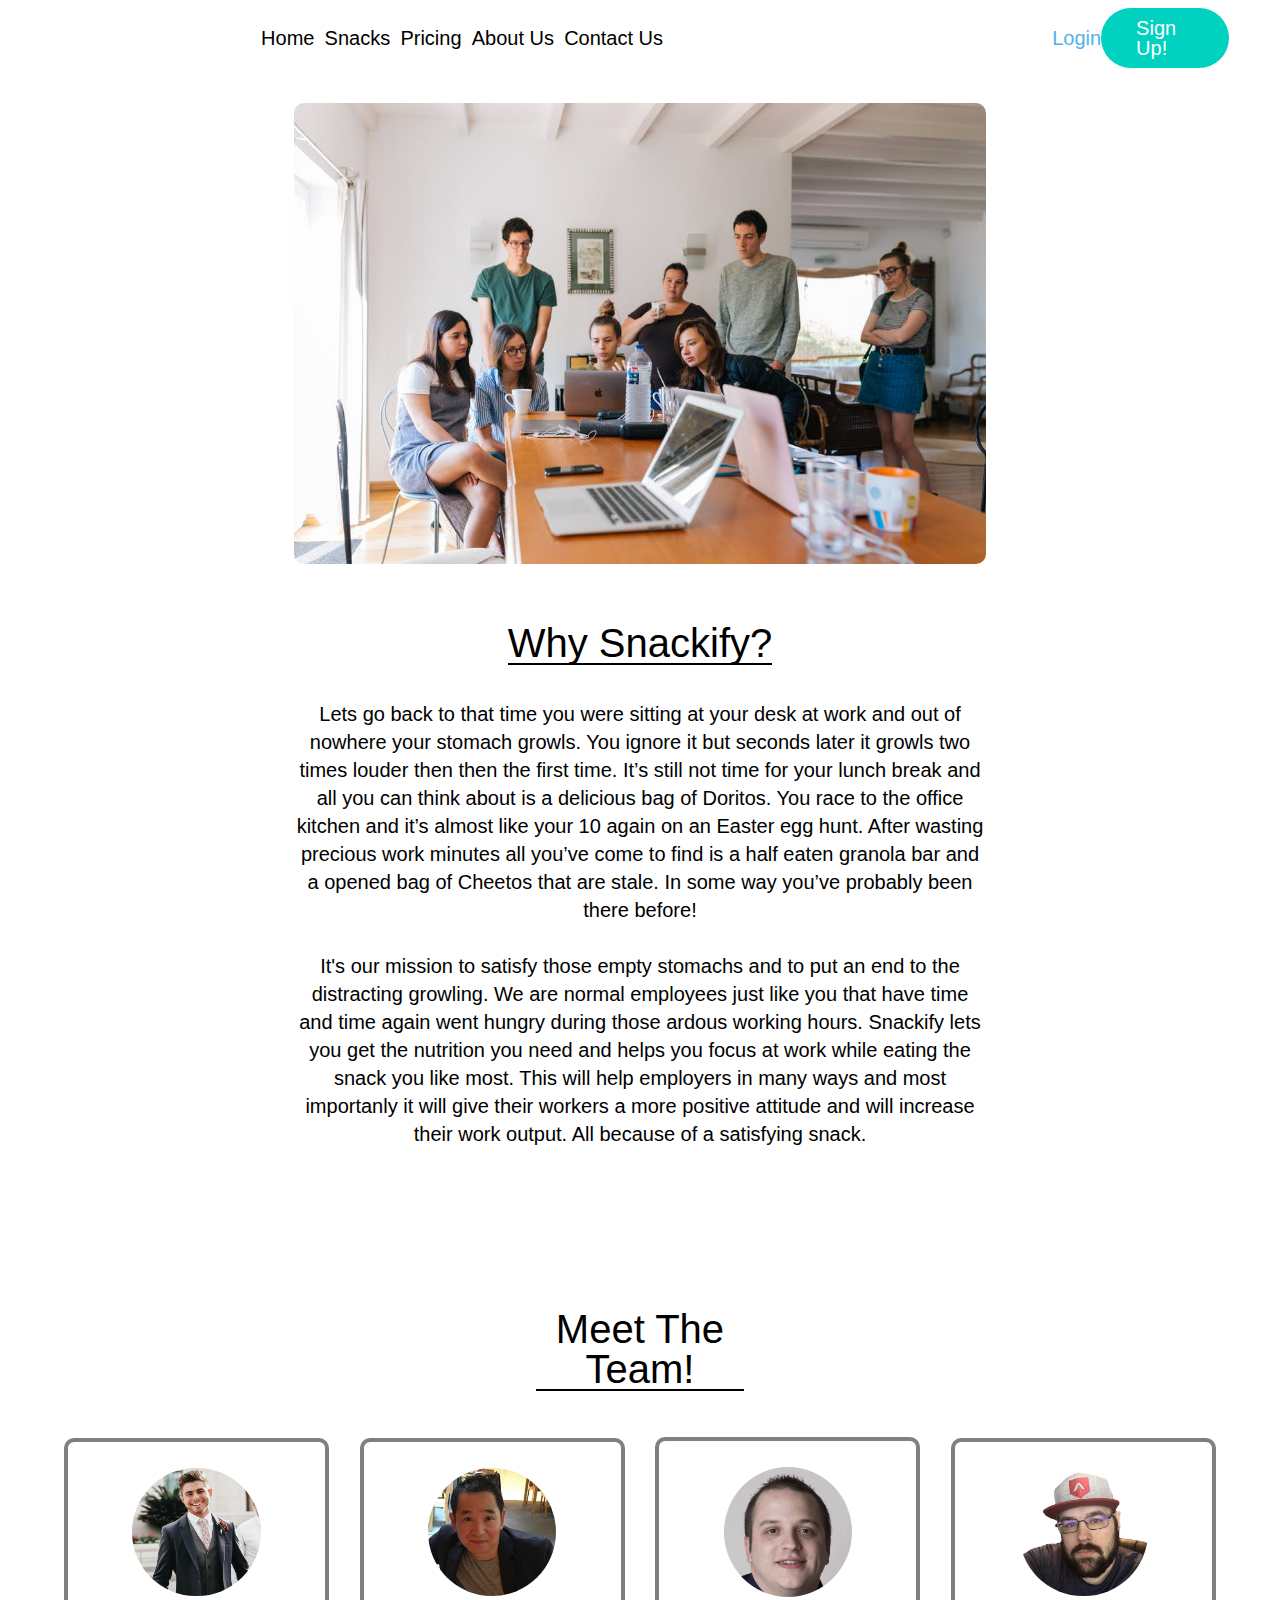
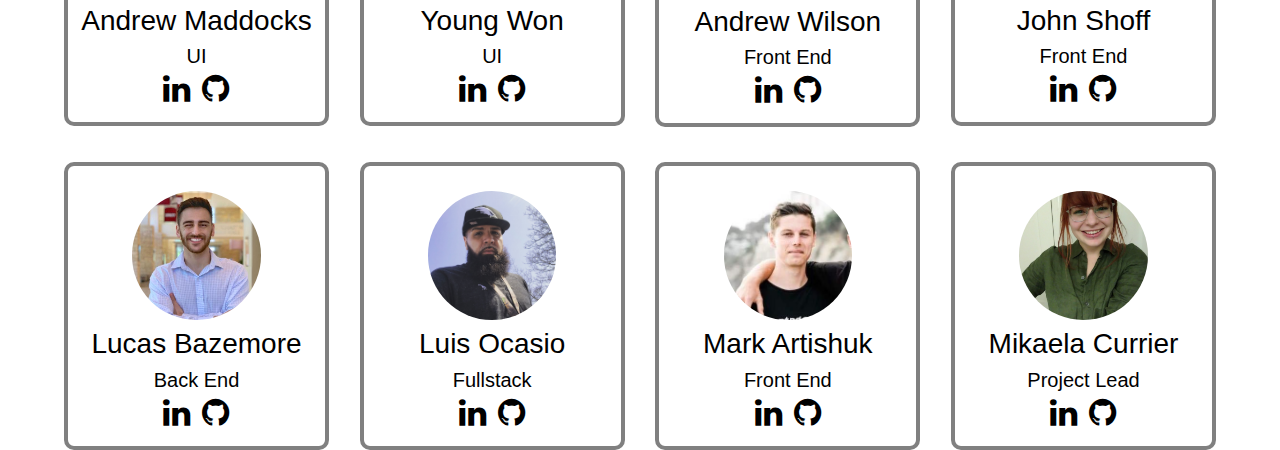
==== snackify/a-index.html @ fae58258 "finished with team members boxes" ====
<!DOCTYPE html>

<html lang="en">
  <head>
    <meta charset="utf-8" />
    <meta name="viewport" content="width=device-width, initial-scale=1.0" />
    <link
      rel="stylesheet"
      href="https://cdnjs.cloudflare.com/ajax/libs/font-awesome/4.7.0/css/font-awesome.min.css"
    />

    <title>About Us!</title>

    <link href="css/index.css" rel="stylesheet" />
  </head>

  <body>
    <header>
      <div class="main-nav">
        <div class="nav">
          <a href="index.html"> Home</a>
          <a href="#"> Snacks</a>
          <a href="#"> Pricing </a>
          <a href="a-index.html">About Us</a>
          <a href="#"> Contact Us</a>
        </div>
        <!-- this closes nav -->
        <div class="butdiv">
          <a class="logbut" href="#"> Login </a>
          <a class="signbut" href="#"> Sign Up!</a>
        </div>
        <!-- this closes but div -->
      </div>
      <!-- this closes main nav -->
    </header>
    <div class="maincontainer">
      <section class="Why">
        <div class="imgofworkers">
          <img
            class="workers"
            src="./img/pexels-photo-1595385.jpeg"
            alt="picture of office workers"
          />
        </div>

        <h1 class="why-title">Why Snackify?</h1>
        <div class="ptags">
          <p>
            Lets go back to that time you were sitting at your desk at work and
            out of nowhere your stomach growls. You ignore it but seconds later
            it growls two times louder then then the first time. It’s still not
            time for your lunch break and all you can think about is a delicious
            bag of Doritos. You race to the office kitchen and it’s almost like
            your 10 again on an Easter egg hunt. After wasting precious work
            minutes all you’ve come to find is a half eaten granola bar and a
            opened bag of Cheetos that are stale. In some way you’ve probably
            been there before!
            <br />
            <br />

            It's our mission to satisfy those empty stomachs and to put an end
            to the distracting growling. We are normal employees just like you
            that have time and time again went hungry during those ardous
            working hours. Snackify lets you get the nutrition you need and
            helps you focus at work while eating the snack you like most. This
            will help employers in many ways and most importanly it will give
            their workers a more positive attitude and will increase their work
            output. All because of a satisfying snack.
          </p>
        </div>
        <!-- this closes p tags -->
      </section>
      <!-- this closes the why section -->
      <section class="Team">
        <h2>Meet The Team!</h2>
        <div class="Everyone">
          <div class="andrew">
            <img
              class="team-img"
              src="./img/Andrew M.jpeg"
              alt="Picture of Andrew Maddocks"
            />
            <h3>Andrew Maddocks</h3>
            <p>UI</p>
            <div class="linkangithub">
              <a href="https://www.linkedin.com/in/andrew-maddocks-631978183/"
                ><button
                  style="font-size:3.2rem;background-color:transparent; border:none;"
                >
                  <i class="fa fa-linkedin"></i></button></a
              ><a href="https://github.com/AndrewMaddocks"
                ><button
                  style="font-size:3.2rem;background-color:transparent; border: none;"
                >
                  <i class="fa fa-github"></i></button
              ></a>
            </div>
          </div>
          <div class="young">
            <img
              class="team-img"
              src="./img/young2.jpeg"
              alt="Picture of Young Won"
            />
            <h3>Young Won</h3>
            <p>UI</p>
            <div class="linkangithub">
              <a href=""
                ><button
                  style="font-size:3.2rem;background-color:transparent; border:none;"
                >
                  <i class="fa fa-linkedin"></i></button></a
              ><a href="https://github.com/youngw417"
                ><button
                  style="font-size:3.2rem;background-color:transparent; border: none;"
                >
                  <i class="fa fa-github"></i></button
              ></a>
            </div>
          </div>
          <div class="andrew-wilson">
            <img
              class="team-img"
              src="./img/Andrew-w.png"
              alt="Picture of Andrew Wilson"
            />
            <h3>Andrew Wilson</h3>

            <p>Front End</p>
            <div class="linkangithub">
              <a href="https://www.linkedin.com/in/andrew-wilson-055b55174"
                ><button
                  style="font-size:3.2rem;background-color:transparent; border:none;"
                >
                  <i class="fa fa-linkedin"></i></button></a
              ><a href="https://github.com/easyas123l1"
                ><button
                  style="font-size:3.2rem;background-color:transparent; border: none;"
                >
                  <i class="fa fa-github"></i></button
              ></a>
            </div>
          </div>
          <div class="John">
            <img
              class="team-img"
              src="./img/John.jpeg"
              alt="Picture of John Shoff"
            />
            <h3>John Shoff</h3>
            <p>Front End</p>
            <div class="linkangithub">
              <a href=""
                ><button
                  style="font-size:3.2rem;background-color:transparent; border:none;"
                >
                  <i class="fa fa-linkedin"></i></button></a
              ><a href="https://github.com/FearTheDev"
                ><button
                  style="font-size:3.2rem;background-color:transparent; border: none;"
                >
                  <i class="fa fa-github"></i></button
              ></a>
            </div>
          </div>
          <div class="Lucas">
            <img
              class="team-img"
              src="./img/lucas.jpeg"
              alt="Picture of Lucas"
            />
            <h3>Lucas Bazemore</h3>
            <p>Back End</p>
            <div class="linkangithub">
              <a href=""
                ><button
                  style="font-size:3.2rem;background-color:transparent; border:none;"
                >
                  <i class="fa fa-linkedin"></i></button></a
              ><a href="https://github.com/lucasbaze"
                ><button
                  style="font-size:3.2rem;background-color:transparent; border: none;"
                >
                  <i class="fa fa-github"></i></button
              ></a>
            </div>
          </div>
          <div class="luis">
            <img class="team-img" src="./img/Luis.jpg" alt="Picture of Luis" />
            <h3>Luis Ocasio</h3>
            <p>Fullstack</p>
            <div class="linkangithub">
              <a href=""
                ><button
                  style="font-size:3.2rem;background-color:transparent; border:none;"
                >
                  <i class="fa fa-linkedin"></i></button></a
              ><a href="https://github.com/LuisOcasio"
                ><button
                  style="font-size:3.2rem;background-color:transparent; border: none;"
                >
                  <i class="fa fa-github"></i></button
              ></a>
            </div>
          </div>
          <div class="mark">
            <img
              class="team-img"
              src="./img/mark1.jpeg"
              alt="Picture of Mark"
            />
            <h3>Mark Artishuk</h3>
            <p>Front End</p>
            <div class="linkangithub">
              <a href=""
                ><button
                  style="font-size:3.2rem;background-color:transparent; border:none;"
                >
                  <i class="fa fa-linkedin"></i></button></a
              ><a href="https://github.com/artish1"
                ><button
                  style="font-size:3.2rem;background-color:transparent; border: none;"
                >
                  <i class="fa fa-github"></i></button
              ></a>
            </div>
          </div>
          <div class="mikaela">
            <img
              class="team-img"
              src="./img/mikaela.jpeg"
              alt="Picture of Mikaela"
            />
            <h3>Mikaela Currier</h3>
            <p>Project Lead</p>
            <div class="linkangithub">
              <a href=""
                ><button
                  style="font-size:3.2rem;background-color:transparent; border:none;"
                >
                  <i class="fa fa-linkedin"></i></button></a
              ><a href="https://github.com/mikaelacurrier"
                ><button
                  style="font-size:3.2rem;background-color:transparent; border: none;"
                >
                  <i class="fa fa-github"></i></button
              ></a>
            </div>
          </div>
        </div>
        <!-- this closes everyone -->
      </section>
    </div>
    <!-- this closes maincontainer -->
  </body>
</html>
---- snackify/css/index.css ----
/* http://meyerweb.com/eric/tools/css/reset/ 
   v2.0 | 20110126
   License: none (public domain)
*/
html,
body,
div,
span,
applet,
object,
iframe,
h1,
h2,
h3,
h4,
h5,
h6,
p,
blockquote,
pre,
a,
abbr,
acronym,
address,
big,
cite,
code,
del,
dfn,
em,
img,
ins,
kbd,
q,
s,
samp,
small,
strike,
strong,
sub,
sup,
tt,
var,
b,
u,
i,
center,
dl,
dt,
dd,
ol,
ul,
li,
fieldset,
form,
label,
legend,
table,
caption,
tbody,
tfoot,
thead,
tr,
th,
td,
article,
aside,
canvas,
details,
embed,
figure,
figcaption,
footer,
header,
hgroup,
menu,
nav,
output,
ruby,
section,
summary,
time,
mark,
audio,
video {
  margin: 0;
  padding: 0;
  border: 0;
  font-size: 100%;
  font: inherit;
  vertical-align: baseline;
}
/* HTML5 display-role reset for older browsers */
article,
aside,
details,
figcaption,
figure,
footer,
header,
hgroup,
menu,
nav,
section {
  display: block;
}
body {
  line-height: 1;
}
ol,
ul {
  list-style: none;
}
blockquote,
q {
  quotes: none;
}
blockquote:before,
blockquote:after,
q:before,
q:after {
  content: "";
  content: none;
}
table {
  border-collapse: collapse;
  border-spacing: 0;
}
* {
  box-sizing: border-box;
}
html {
  font-size: 62.5%;
}
html,
body {
  font-family: "Ubuntu", sans-serif;
}
h1,
h2,
h3,
h4,
h5 {
  font-family: "Russo One", sans-serif;
}
h1 {
  font-size: 4rem;
}
h2 {
  font-size: 3.2rem;
}
h3 {
  font-size: 2.8rem;
}
p {
  font-size: 1.6rem;
  line-height: 1.4;
}
.maincontainer {
  width: 90%;
  margin: 0 auto;
}
.main-nav {
  margin-top: 8px;
  display: flex;
  flex-direction: row;
  justify-content: space-between;
  align-items: center;
}
.main-nav .nav {
  margin-left: 20%;
  margin-right: 30%;
  width: 35%;
  display: flex;
  flex-direction: row;
  justify-content: space-around;
  align-items: center;
}
.main-nav .nav a {
  text-decoration: none;
  font-size: 2rem;
  color: black;
}
.butdiv {
  width: 15%;
  margin-right: 4%;
  display: flex;
  flex-direction: row;
  justify-content: space-around;
  align-items: center;
}
.butdiv a {
  text-decoration: none;
  font-size: 2rem;
}
.logbut {
  color: #54b1e6;
}
.signbut {
  background-color: #01d1bf;
  border-radius: 50px;
  padding: 10px 35px;
  color: white;
}
.why-title {
  text-align: center;
  margin-top: 5%;
  margin-bottom: 3%;
  border-bottom: 2px solid black;
}
.Why {
  border-radius: 20px;
  margin-bottom: 10%;
  display: flex;
  flex-direction: column;
  justify-content: center;
  align-items: center;
  flex-wrap: wrap;
}
.Why .imgofworkers {
  width: 60%;
}
.Why .imgofworkers .workers {
  margin-top: 5%;
  width: 100%;
  border-radius: 10px;
}
.ptags {
  margin-left: 3%;
  margin-right: 3%;
  padding-bottom: 4%;
  width: 60%;
}
.ptags p {
  background-color: white;
  border-top-right-radius: 20px;
  border-bottom-right-radius: 20px;
  text-align: center;
  font-size: 2rem;
}
.Team {
  display: flex;
  flex-direction: column;
  justify-content: center;
  align-items: center;
}
.Team h2 {
  text-align: center;
  font-size: 4rem;
  border-bottom: 2px solid black;
  width: 18%;
}
.Everyone {
  display: flex;
  flex-direction: row;
  justify-content: space-between;
  align-items: center;
  flex-wrap: wrap;
  margin-top: 4%;
}
.team-img {
  border-radius: 50%;
}
.andrew {
  width: 23%;
  border: 4px solid gray;
  background-color: white;
  margin-bottom: 3%;
  border-radius: 10px;
  display: flex;
  flex-direction: column;
  justify-content: space-between;
  align-items: center;
}
.andrew img {
  margin-top: 10%;
  margin-bottom: 4%;
  width: 50%;
}
.andrew p {
  font-size: 2rem;
  margin-top: 3%;
}
.andrew .linkangithub {
  margin-bottom: 5%;
}
.andrew:hover {
  background-image: url("../img/cookies.jpeg");
  background-repeat: no-repeat;
  background-position: center;
  background-size: cover;
  color: white;
}
.young {
  width: 23%;
  border: 4px solid gray;
  background-color: white;
  margin-bottom: 3%;
  border-radius: 10px;
  display: flex;
  flex-direction: column;
  justify-content: space-between;
  align-items: center;
}
.young img {
  margin-top: 10%;
  margin-bottom: 4%;
  width: 50%;
}
.young p {
  font-size: 2rem;
  margin-top: 3%;
}
.young .linkangithub {
  margin-bottom: 5%;
}
.young:hover {
  background-image: url("../img/cheetos2.jpg");
  background-repeat: no-repeat;
  background-position: center;
  background-size: cover;
  color: white;
}
.andrew-wilson {
  width: 23%;
  border: 4px solid gray;
  background-color: white;
  margin-bottom: 3%;
  border-radius: 10px;
  display: flex;
  flex-direction: column;
  justify-content: space-between;
  align-items: center;
}
.andrew-wilson img {
  margin-top: 10%;
  margin-bottom: 4%;
  width: 50%;
}
.andrew-wilson p {
  font-size: 2rem;
  margin-top: 3%;
}
.andrew-wilson .linkangithub {
  margin-bottom: 5%;
}
.andrew-wilson:hover {
  background-image: url("../img/ruffles.jpg");
  background-repeat: no-repeat;
  background-position: center;
  background-size: cover;
  color: white;
}
.John {
  width: 23%;
  border: 4px solid gray;
  background-color: white;
  margin-bottom: 3%;
  border-radius: 10px;
  display: flex;
  flex-direction: column;
  justify-content: space-between;
  align-items: center;
}
.John img {
  margin-top: 10%;
  margin-bottom: 4%;
  width: 50%;
}
.John p {
  font-size: 2rem;
  margin-top: 3%;
}
.John .linkangithub {
  margin-bottom: 5%;
}
.John:hover {
  background-image: url("../img/doritos\ 2.jpg");
  background-repeat: no-repeat;
  background-position: center;
  background-size: cover;
  color: white;
}
.Lucas {
  width: 23%;
  border: 4px solid gray;
  background-color: white;
  margin-bottom: 0;
  border-radius: 10px;
  display: flex;
  flex-direction: column;
  justify-content: space-between;
  align-items: center;
}
.Lucas img {
  margin-top: 10%;
  margin-bottom: 4%;
  width: 50%;
}
.Lucas p {
  font-size: 2rem;
  margin-top: 3%;
}
.Lucas .linkangithub {
  margin-bottom: 5%;
}
.Lucas:hover {
  background-image: url("../img/almonds2.jpeg");
  background-repeat: no-repeat;
  background-position: top;
  background-size: cover;
  color: white;
}
.luis {
  width: 23%;
  border: 4px solid gray;
  background-color: white;
  margin-bottom: 0;
  border-radius: 10px;
  display: flex;
  flex-direction: column;
  justify-content: space-between;
  align-items: center;
}
.luis img {
  margin-top: 10%;
  margin-bottom: 4%;
  width: 50%;
}
.luis p {
  font-size: 2rem;
  margin-top: 3%;
}
.luis .linkangithub {
  margin-bottom: 5%;
}
.luis:hover {
  background-image: url("../img/beef2.jpg");
  background-repeat: no-repeat;
  background-position: center;
  background-size: cover;
  color: white;
}
.mark {
  width: 23%;
  border: 4px solid gray;
  background-color: white;
  margin-bottom: 0;
  border-radius: 10px;
  display: flex;
  flex-direction: column;
  justify-content: space-between;
  align-items: center;
}
.mark img {
  margin-top: 10%;
  margin-bottom: 4%;
  width: 50%;
}
.mark p {
  font-size: 2rem;
  margin-top: 3%;
}
.mark .linkangithub {
  margin-bottom: 5%;
}
.mark:hover {
  background-image: url("../img/resees\ 2.jpg");
  background-repeat: no-repeat;
  background-position: center;
  background-size: cover;
  color: white;
}
.mikaela {
  width: 23%;
  border: 4px solid gray;
  background-color: white;
  margin-bottom: 0;
  border-radius: 10px;
  display: flex;
  flex-direction: column;
  justify-content: space-between;
  align-items: center;
}
.mikaela img {
  margin-top: 10%;
  margin-bottom: 4%;
  width: 50%;
}
.mikaela p {
  font-size: 2rem;
  margin-top: 3%;
}
.mikaela .linkangithub {
  margin-bottom: 5%;
}
.mikaela:hover {
  background-image: url("../img/pretzel.jpeg");
  background-repeat: no-repeat;
  background-position: center;
  background-size: cover;
  color: white;
}
button:hover {
  color: #01d1bf;
}
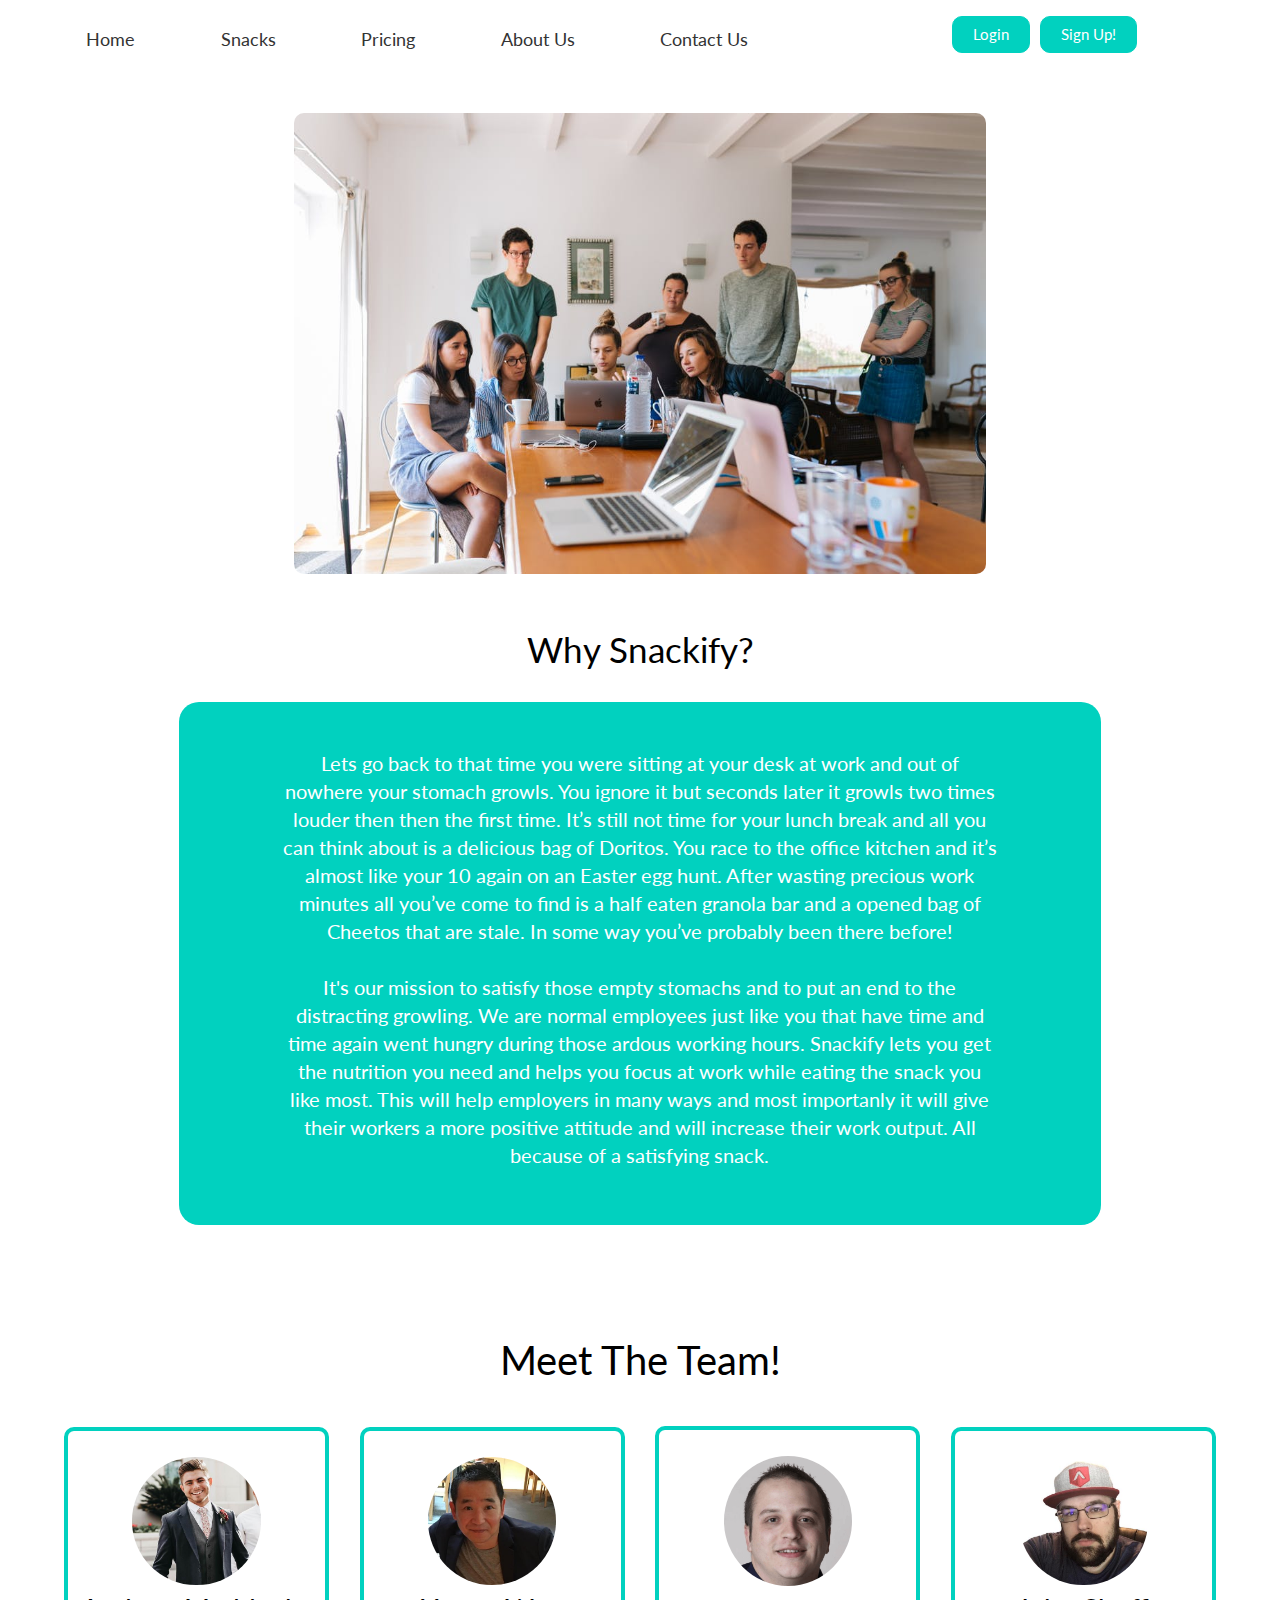
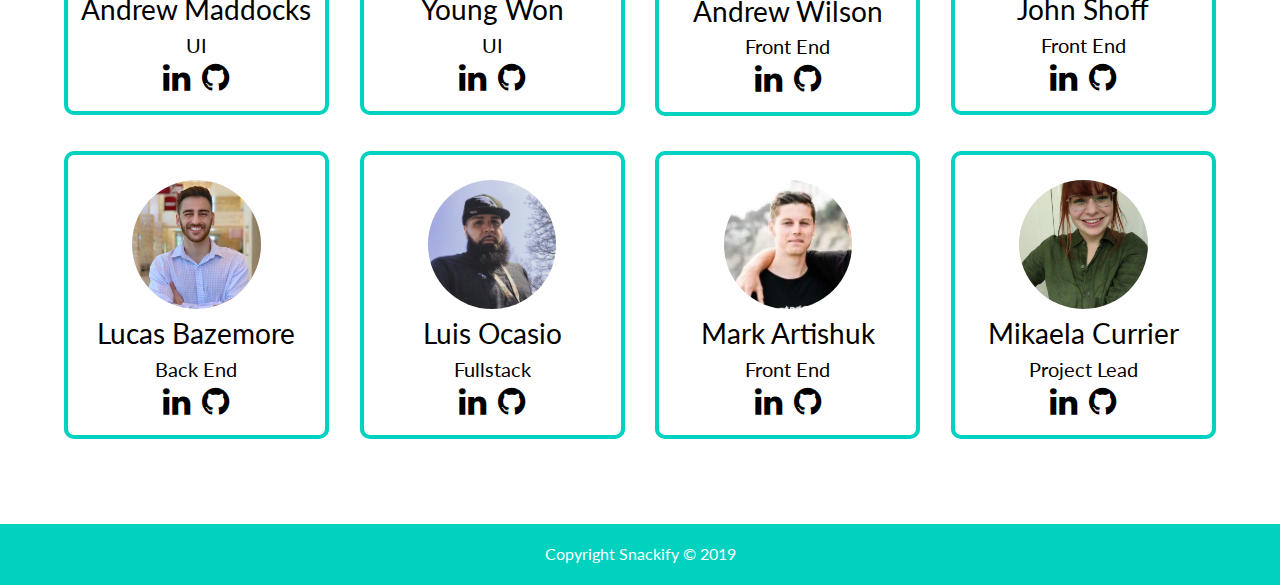
==== commit bcca2b19: "finished with project and the tablet and the media queries" ====
--- a/snackify/a-index.html
+++ b/snackify/a-index.html
@@ -8,6 +8,10 @@
       rel="stylesheet"
       href="https://cdnjs.cloudflare.com/ajax/libs/font-awesome/4.7.0/css/font-awesome.min.css"
     />
+    <link
+      href="https://fonts.googleapis.com/css?family=Lato&display=swap"
+      rel="stylesheet"
+    />
 
     <title>About Us!</title>
 
@@ -16,8 +20,8 @@
 
   <body>
     <header>
-      <div class="main-nav">
-        <div class="nav">
+      <div class="nav">
+        <div class="nav__list">
           <a href="index.html"> Home</a>
           <a href="#"> Snacks</a>
           <a href="#"> Pricing </a>
@@ -25,14 +29,15 @@
           <a href="#"> Contact Us</a>
         </div>
         <!-- this closes nav -->
-        <div class="butdiv">
-          <a class="logbut" href="#"> Login </a>
-          <a class="signbut" href="#"> Sign Up!</a>
+        <div class="btn-top">
+          <a class="btn-login" href="#"> Login </a>
+          <a class="btn-signup" href="#"> Sign Up!</a>
         </div>
         <!-- this closes but div -->
       </div>
       <!-- this closes main nav -->
     </header>
+
     <div class="maincontainer">
       <section class="Why">
         <div class="imgofworkers">
@@ -105,7 +110,7 @@
             <h3>Young Won</h3>
             <p>UI</p>
             <div class="linkangithub">
-              <a href=""
+              <a href="https://www.linkedin.com/in/young-won-b3b343138/"
                 ><button
                   style="font-size:3.2rem;background-color:transparent; border:none;"
                 >
@@ -128,7 +133,7 @@
 
             <p>Front End</p>
             <div class="linkangithub">
-              <a href="https://www.linkedin.com/in/andrew-wilson-055b55174"
+              <a href="https://www.linkedin.com/in/andrew-wilson-055b55174/"
                 ><button
                   style="font-size:3.2rem;background-color:transparent; border:none;"
                 >
@@ -150,7 +155,7 @@
             <h3>John Shoff</h3>
             <p>Front End</p>
             <div class="linkangithub">
-              <a href=""
+              <a href="https://www.linkedin.com/in/fearthedev/"
                 ><button
                   style="font-size:3.2rem;background-color:transparent; border:none;"
                 >
@@ -172,7 +177,7 @@
             <h3>Lucas Bazemore</h3>
             <p>Back End</p>
             <div class="linkangithub">
-              <a href=""
+              <a href="https://www.linkedin.com/in/lucas-bazemore/"
                 ><button
                   style="font-size:3.2rem;background-color:transparent; border:none;"
                 >
@@ -190,7 +195,7 @@
             <h3>Luis Ocasio</h3>
             <p>Fullstack</p>
             <div class="linkangithub">
-              <a href=""
+              <a href="https://www.linkedin.com/in/ocasio-perez/"
                 ><button
                   style="font-size:3.2rem;background-color:transparent; border:none;"
                 >
@@ -212,7 +217,7 @@
             <h3>Mark Artishuk</h3>
             <p>Front End</p>
             <div class="linkangithub">
-              <a href=""
+              <a href="https://www.linkedin.com/in/mark-artishuk/"
                 ><button
                   style="font-size:3.2rem;background-color:transparent; border:none;"
                 >
@@ -234,7 +239,7 @@
             <h3>Mikaela Currier</h3>
             <p>Project Lead</p>
             <div class="linkangithub">
-              <a href=""
+              <a href="https://www.linkedin.com/in/mikaela-currier/"
                 ><button
                   style="font-size:3.2rem;background-color:transparent; border:none;"
                 >
@@ -252,5 +257,8 @@
       </section>
     </div>
     <!-- this closes maincontainer -->
+    <footer class="mainfoot">
+      <p>Copyright Snackify © 2019</p>
+    </footer>
   </body>
 </html>
--- a/snackify/css/index.css
+++ b/snackify/css/index.css
@@ -134,20 +134,20 @@
 }
 html,
 body {
-  font-family: "Ubuntu", sans-serif;
+  font-family: "Lato", sans-serif;
 }
 h1,
 h2,
 h3,
 h4,
 h5 {
-  font-family: "Russo One", sans-serif;
+  font-family: "Lato", sans-serif;
 }
 h1 {
-  font-size: 4rem;
+  font-size: 3.5rem;
 }
 h2 {
-  font-size: 3.2rem;
+  font-size: 3rem;
 }
 h3 {
   font-size: 2.8rem;
@@ -160,53 +160,90 @@
   width: 90%;
   margin: 0 auto;
 }
-.main-nav {
-  margin-top: 8px;
-  display: flex;
-  flex-direction: row;
-  justify-content: space-between;
-  align-items: center;
-}
-.main-nav .nav {
-  margin-left: 20%;
-  margin-right: 30%;
-  width: 35%;
+@media (max-width: 500px) {
+  .maincontainer {
+    width: 100%;
+    margin: none;
+  }
+}
+.nav {
   display: flex;
   flex-direction: row;
   justify-content: space-around;
   align-items: center;
-}
-.main-nav .nav a {
-  text-decoration: none;
-  font-size: 2rem;
-  color: black;
-}
-.butdiv {
-  width: 15%;
-  margin-right: 4%;
+  flex-wrap: wrap;
+  font-size: 1.8rem;
+  width: 100%;
+  margin: 0 auto;
+}
+.nav__list {
   display: flex;
   flex-direction: row;
   justify-content: space-around;
   align-items: center;
-}
-.butdiv a {
+  flex-wrap: wrap;
+  width: 60%;
+  padding: 1rem;
+  margin: 1rem;
+}
+.nav__list a {
   text-decoration: none;
-  font-size: 2rem;
-}
-.logbut {
-  color: #54b1e6;
-}
-.signbut {
+  padding: 1rem 1.5rem;
+  color: #333;
+  border-radius: 10px;
+  transition: all 0.5s;
+}
+.nav__list a:hover {
+  color: white;
+  border: 1px solid #007e76;
+  background: #007e76;
+  flex-grow: 1;
+  text-align: center;
+  box-shadow: 0 1rem 2rem rgba(0, 0, 0, 0.5);
+}
+.btn-top {
+  display: flex;
+  flex-direction: row;
+  justify-content: center;
+  align-items: center;
+  flex-wrap: wrap;
+  width: 30%;
+  margin-right: 1.5rem;
+}
+.btn-top a {
+  text-decoration: none;
+  font-size: 1.5rem;
+  padding: 1rem 2rem;
+  color: white;
   background-color: #01d1bf;
-  border-radius: 50px;
-  padding: 10px 35px;
+  border: 1px solid #01d1bf;
+  border-radius: 1rem;
+  margin-right: 1rem;
+  margin-bottom: 1rem;
+  transition: all 0.4s;
+}
+.btn-top a:hover {
+  color: white;
+  border: 1px solid #007e76;
+  background: #007e76;
+  box-shadow: 0 1rem 2rem rgba(0, 0, 0, 0.5);
+  transform: translateY(-0.2rem);
+  text-align: center;
+}
+.mainfoot {
+  display: flex;
+  flex-direction: row;
+  justify-content: center;
+  align-items: center;
+  background-color: #01d1bf;
+  margin-top: 4%;
+  padding: 1.5%;
   color: white;
 }
 .why-title {
   text-align: center;
   margin-top: 5%;
   margin-bottom: 3%;
-  border-bottom: 2px solid black;
 }
 .Why {
   border-radius: 20px;
@@ -224,19 +261,46 @@
   margin-top: 5%;
   width: 100%;
   border-radius: 10px;
+}
+@media (max-width: 500px) {
+  .Why .imgofworkers .workers {
+    display: none;
+  }
 }
 .ptags {
   margin-left: 3%;
   margin-right: 3%;
   padding-bottom: 4%;
-  width: 60%;
+  width: 80%;
+  border-radius: 20px;
+  background-color: #01d1bf;
+  display: flex;
+  flex-direction: column;
+  justify-content: center;
+  align-items: center;
+}
+@media (max-width: 500px) {
+  .ptags {
+    width: 100%;
+    margin-left: 0;
+    margin-right: 0;
+    border-radius: 0;
+  }
 }
 .ptags p {
-  background-color: white;
-  border-top-right-radius: 20px;
-  border-bottom-right-radius: 20px;
-  text-align: center;
-  font-size: 2rem;
+  width: 80%;
+  border-radius: 20px;
+  color: white;
+  text-align: center;
+  font-size: 2rem;
+  margin-top: 4%;
+  padding: 10px;
+}
+@media (max-width: 800px) {
+  .ptags p {
+    width: 90%;
+    font-size: 1.8rem;
+  }
 }
 .Team {
   display: flex;
@@ -247,8 +311,7 @@
 .Team h2 {
   text-align: center;
   font-size: 4rem;
-  border-bottom: 2px solid black;
-  width: 18%;
+  width: 80%;
 }
 .Everyone {
   display: flex;
@@ -263,14 +326,27 @@
 }
 .andrew {
   width: 23%;
-  border: 4px solid gray;
-  background-color: white;
-  margin-bottom: 3%;
-  border-radius: 10px;
-  display: flex;
-  flex-direction: column;
-  justify-content: space-between;
-  align-items: center;
+  border: 4px solid #01d1bf;
+  background-color: white;
+  margin-bottom: 3%;
+  border-radius: 10px;
+  display: flex;
+  flex-direction: column;
+  justify-content: space-between;
+  align-items: center;
+}
+@media (max-width: 800px) {
+  .andrew {
+    width: 48%;
+  }
+}
+.andrew:hover {
+  color: white;
+  border: 1px solid #007e76;
+  background: #007e76;
+  box-shadow: 0 1rem 2rem rgba(0, 0, 0, 0.5);
+  transform: translateY(-0.2rem);
+  text-align: center;
 }
 .andrew img {
   margin-top: 10%;
@@ -293,14 +369,27 @@
 }
 .young {
   width: 23%;
-  border: 4px solid gray;
-  background-color: white;
-  margin-bottom: 3%;
-  border-radius: 10px;
-  display: flex;
-  flex-direction: column;
-  justify-content: space-between;
-  align-items: center;
+  border: 4px solid #01d1bf;
+  background-color: white;
+  margin-bottom: 3%;
+  border-radius: 10px;
+  display: flex;
+  flex-direction: column;
+  justify-content: space-between;
+  align-items: center;
+}
+@media (max-width: 800px) {
+  .young {
+    width: 48%;
+  }
+}
+.young:hover {
+  color: white;
+  border: 1px solid #007e76;
+  background: #007e76;
+  box-shadow: 0 1rem 2rem rgba(0, 0, 0, 0.5);
+  transform: translateY(-0.2rem);
+  text-align: center;
 }
 .young img {
   margin-top: 10%;
@@ -323,14 +412,27 @@
 }
 .andrew-wilson {
   width: 23%;
-  border: 4px solid gray;
-  background-color: white;
-  margin-bottom: 3%;
-  border-radius: 10px;
-  display: flex;
-  flex-direction: column;
-  justify-content: space-between;
-  align-items: center;
+  border: 4px solid #01d1bf;
+  background-color: white;
+  margin-bottom: 3%;
+  border-radius: 10px;
+  display: flex;
+  flex-direction: column;
+  justify-content: space-between;
+  align-items: center;
+}
+@media (max-width: 800px) {
+  .andrew-wilson {
+    width: 48%;
+  }
+}
+.andrew-wilson:hover {
+  color: white;
+  border: 1px solid #007e76;
+  background: #007e76;
+  box-shadow: 0 1rem 2rem rgba(0, 0, 0, 0.5);
+  transform: translateY(-0.2rem);
+  text-align: center;
 }
 .andrew-wilson img {
   margin-top: 10%;
@@ -353,14 +455,27 @@
 }
 .John {
   width: 23%;
-  border: 4px solid gray;
-  background-color: white;
-  margin-bottom: 3%;
-  border-radius: 10px;
-  display: flex;
-  flex-direction: column;
-  justify-content: space-between;
-  align-items: center;
+  border: 4px solid #01d1bf;
+  background-color: white;
+  margin-bottom: 3%;
+  border-radius: 10px;
+  display: flex;
+  flex-direction: column;
+  justify-content: space-between;
+  align-items: center;
+}
+@media (max-width: 800px) {
+  .John {
+    width: 48%;
+  }
+}
+.John:hover {
+  color: white;
+  border: 1px solid #007e76;
+  background: #007e76;
+  box-shadow: 0 1rem 2rem rgba(0, 0, 0, 0.5);
+  transform: translateY(-0.2rem);
+  text-align: center;
 }
 .John img {
   margin-top: 10%;
@@ -383,14 +498,27 @@
 }
 .Lucas {
   width: 23%;
-  border: 4px solid gray;
-  background-color: white;
-  margin-bottom: 0;
-  border-radius: 10px;
-  display: flex;
-  flex-direction: column;
-  justify-content: space-between;
-  align-items: center;
+  border: 4px solid #01d1bf;
+  background-color: white;
+  margin-bottom: 3%;
+  border-radius: 10px;
+  display: flex;
+  flex-direction: column;
+  justify-content: space-between;
+  align-items: center;
+}
+@media (max-width: 800px) {
+  .Lucas {
+    width: 48%;
+  }
+}
+.Lucas:hover {
+  color: white;
+  border: 1px solid #007e76;
+  background: #007e76;
+  box-shadow: 0 1rem 2rem rgba(0, 0, 0, 0.5);
+  transform: translateY(-0.2rem);
+  text-align: center;
 }
 .Lucas img {
   margin-top: 10%;
@@ -413,14 +541,27 @@
 }
 .luis {
   width: 23%;
-  border: 4px solid gray;
-  background-color: white;
-  margin-bottom: 0;
-  border-radius: 10px;
-  display: flex;
-  flex-direction: column;
-  justify-content: space-between;
-  align-items: center;
+  border: 4px solid #01d1bf;
+  background-color: white;
+  margin-bottom: 3%;
+  border-radius: 10px;
+  display: flex;
+  flex-direction: column;
+  justify-content: space-between;
+  align-items: center;
+}
+@media (max-width: 800px) {
+  .luis {
+    width: 48%;
+  }
+}
+.luis:hover {
+  color: white;
+  border: 1px solid #007e76;
+  background: #007e76;
+  box-shadow: 0 1rem 2rem rgba(0, 0, 0, 0.5);
+  transform: translateY(-0.2rem);
+  text-align: center;
 }
 .luis img {
   margin-top: 10%;
@@ -443,14 +584,27 @@
 }
 .mark {
   width: 23%;
-  border: 4px solid gray;
-  background-color: white;
-  margin-bottom: 0;
-  border-radius: 10px;
-  display: flex;
-  flex-direction: column;
-  justify-content: space-between;
-  align-items: center;
+  border: 4px solid #01d1bf;
+  background-color: white;
+  margin-bottom: 3%;
+  border-radius: 10px;
+  display: flex;
+  flex-direction: column;
+  justify-content: space-between;
+  align-items: center;
+}
+@media (max-width: 800px) {
+  .mark {
+    width: 48%;
+  }
+}
+.mark:hover {
+  color: white;
+  border: 1px solid #007e76;
+  background: #007e76;
+  box-shadow: 0 1rem 2rem rgba(0, 0, 0, 0.5);
+  transform: translateY(-0.2rem);
+  text-align: center;
 }
 .mark img {
   margin-top: 10%;
@@ -473,14 +627,27 @@
 }
 .mikaela {
   width: 23%;
-  border: 4px solid gray;
-  background-color: white;
-  margin-bottom: 0;
-  border-radius: 10px;
-  display: flex;
-  flex-direction: column;
-  justify-content: space-between;
-  align-items: center;
+  border: 4px solid #01d1bf;
+  background-color: white;
+  margin-bottom: 3%;
+  border-radius: 10px;
+  display: flex;
+  flex-direction: column;
+  justify-content: space-between;
+  align-items: center;
+}
+@media (max-width: 800px) {
+  .mikaela {
+    width: 48%;
+  }
+}
+.mikaela:hover {
+  color: white;
+  border: 1px solid #007e76;
+  background: #007e76;
+  box-shadow: 0 1rem 2rem rgba(0, 0, 0, 0.5);
+  transform: translateY(-0.2rem);
+  text-align: center;
 }
 .mikaela img {
   margin-top: 10%;
@@ -504,3 +671,71 @@
 button:hover {
   color: #01d1bf;
 }
+.main-header {
+  width: 100%;
+  padding: 2rem;
+  height: 60vh;
+  display: flex;
+  flex-direction: column;
+  justify-content: center;
+  align-items: center;
+  flex-wrap: wrap;
+  background-image: linear-gradient(to right bottom, rgba(0, 126, 118, 0.8), rgba(85, 220, 210, 0.7)), url(../img/snackbox.png);
+  background-repeat: no-repeat;
+  background-position: center;
+  background-size: cover;
+}
+.main-header div {
+  width: 70%;
+  margin-bottom: 3rem;
+}
+.main-header div h1 {
+  margin-bottom: 1.5rem;
+  font-weight: 400;
+  color: white;
+}
+.main-header div h2 {
+  margin-bottom: 1rem;
+  color: white;
+}
+.main-header .btn-header .btn-explore {
+  text-decoration: none;
+  font-size: 1.8rem;
+  padding: 1.2rem 2.5rem;
+  border-radius: 1rem;
+  margin-right: 1rem;
+  margin-bottom: 1rem;
+  color: white;
+  background-color: #600389;
+  display: inline-block;
+  transition: all 0.4s;
+}
+.main-header .btn-header .btn-explore:hover {
+  box-shadow: 0 1rem 2rem rgba(0, 0, 0, 0.5);
+  text-align: center;
+}
+.main-header .btn-header .btn-explore:hover {
+  background-color: #b95de1;
+  transform: translateY(-0.5rem);
+}
+.main-header .btn-header .btn-create {
+  text-decoration: none;
+  font-size: 1.8rem;
+  padding: 1.2rem 2.5rem;
+  border-radius: 1rem;
+  margin-right: 1rem;
+  margin-bottom: 1rem;
+  color: #600389;
+  background-color: white;
+  display: inline-block;
+  transition: all 0.4s;
+}
+.main-header .btn-header .btn-create:hover {
+  box-shadow: 0 1rem 2rem rgba(0, 0, 0, 0.5);
+  text-align: center;
+}
+.main-header .btn-header .btn-create:hover {
+  background-color: #b95de1;
+  color: white;
+  transform: translateY(-0.5rem);
+}
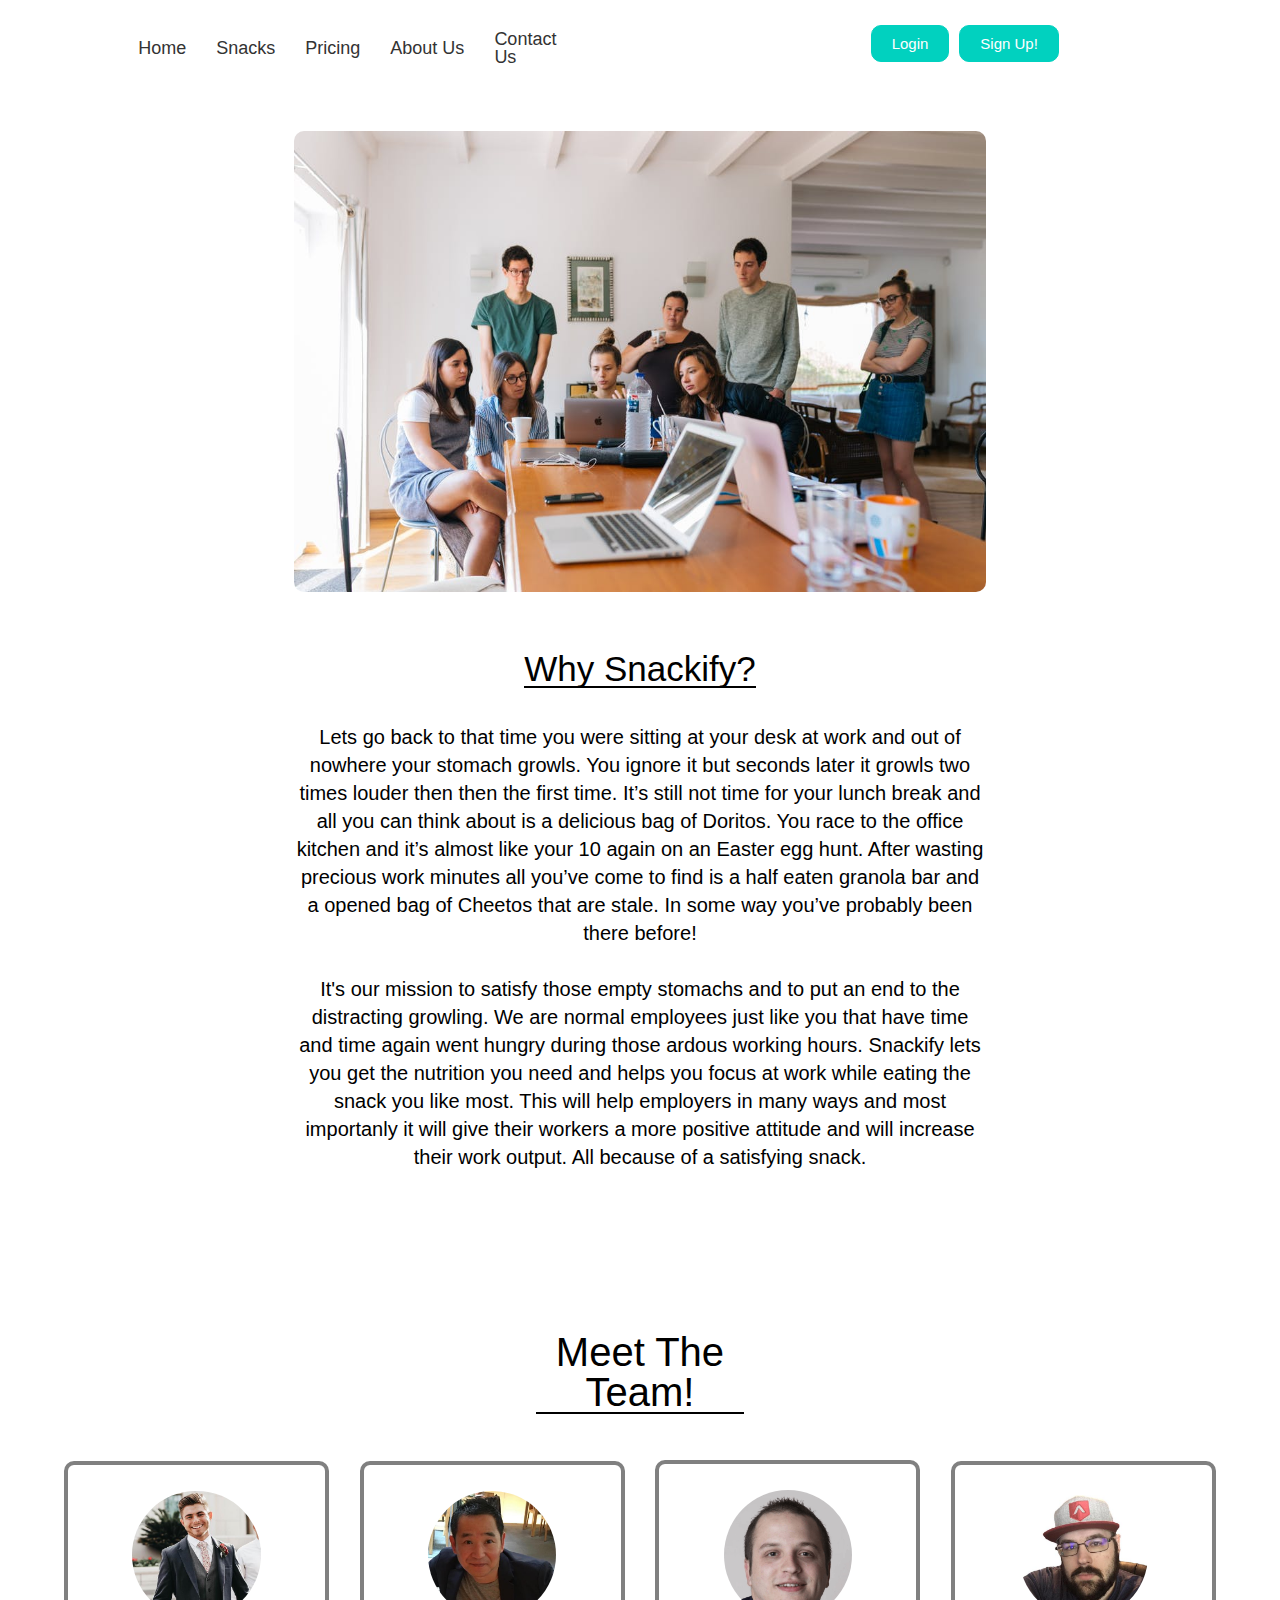
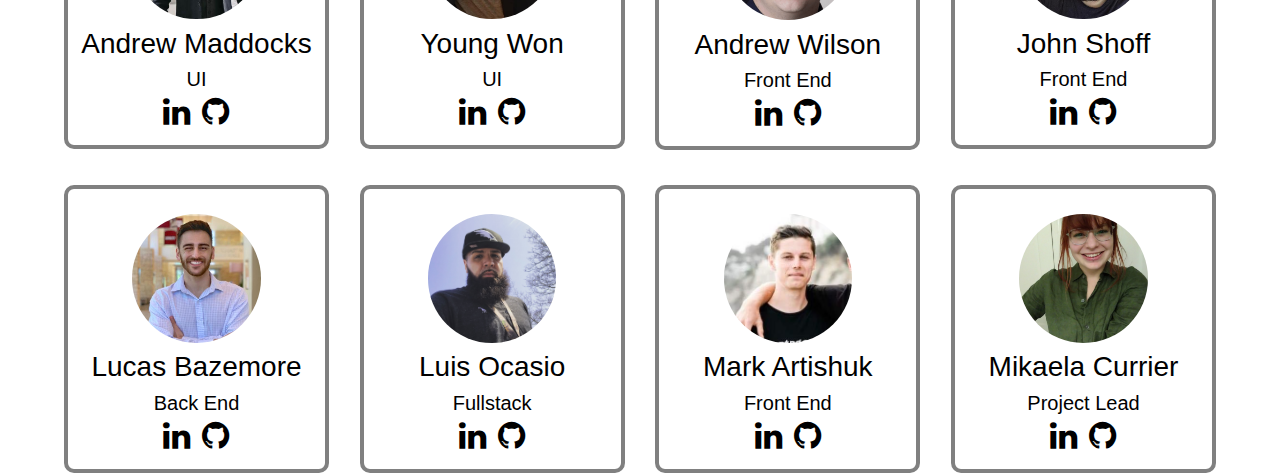
==== commit 52cba4da: "snakify 3rd rev landing-page" ====
--- a/snackify/a-index.html
+++ b/snackify/a-index.html
@@ -7,10 +7,6 @@
     <link
       rel="stylesheet"
       href="https://cdnjs.cloudflare.com/ajax/libs/font-awesome/4.7.0/css/font-awesome.min.css"
-    />
-    <link
-      href="https://fonts.googleapis.com/css?family=Lato&display=swap"
-      rel="stylesheet"
     />
 
     <title>About Us!</title>
@@ -37,7 +33,6 @@
       </div>
       <!-- this closes main nav -->
     </header>
-
     <div class="maincontainer">
       <section class="Why">
         <div class="imgofworkers">
@@ -110,7 +105,7 @@
             <h3>Young Won</h3>
             <p>UI</p>
             <div class="linkangithub">
-              <a href="https://www.linkedin.com/in/young-won-b3b343138/"
+              <a href=""
                 ><button
                   style="font-size:3.2rem;background-color:transparent; border:none;"
                 >
@@ -133,7 +128,7 @@
 
             <p>Front End</p>
             <div class="linkangithub">
-              <a href="https://www.linkedin.com/in/andrew-wilson-055b55174/"
+              <a href="https://www.linkedin.com/in/andrew-wilson-055b55174"
                 ><button
                   style="font-size:3.2rem;background-color:transparent; border:none;"
                 >
@@ -155,7 +150,7 @@
             <h3>John Shoff</h3>
             <p>Front End</p>
             <div class="linkangithub">
-              <a href="https://www.linkedin.com/in/fearthedev/"
+              <a href=""
                 ><button
                   style="font-size:3.2rem;background-color:transparent; border:none;"
                 >
@@ -177,7 +172,7 @@
             <h3>Lucas Bazemore</h3>
             <p>Back End</p>
             <div class="linkangithub">
-              <a href="https://www.linkedin.com/in/lucas-bazemore/"
+              <a href=""
                 ><button
                   style="font-size:3.2rem;background-color:transparent; border:none;"
                 >
@@ -195,7 +190,7 @@
             <h3>Luis Ocasio</h3>
             <p>Fullstack</p>
             <div class="linkangithub">
-              <a href="https://www.linkedin.com/in/ocasio-perez/"
+              <a href=""
                 ><button
                   style="font-size:3.2rem;background-color:transparent; border:none;"
                 >
@@ -217,7 +212,7 @@
             <h3>Mark Artishuk</h3>
             <p>Front End</p>
             <div class="linkangithub">
-              <a href="https://www.linkedin.com/in/mark-artishuk/"
+              <a href=""
                 ><button
                   style="font-size:3.2rem;background-color:transparent; border:none;"
                 >
@@ -239,7 +234,7 @@
             <h3>Mikaela Currier</h3>
             <p>Project Lead</p>
             <div class="linkangithub">
-              <a href="https://www.linkedin.com/in/mikaela-currier/"
+              <a href=""
                 ><button
                   style="font-size:3.2rem;background-color:transparent; border:none;"
                 >
@@ -257,8 +252,5 @@
       </section>
     </div>
     <!-- this closes maincontainer -->
-    <footer class="mainfoot">
-      <p>Copyright Snackify © 2019</p>
-    </footer>
   </body>
 </html>
--- a/snackify/css/index.css
+++ b/snackify/css/index.css
@@ -134,14 +134,14 @@
 }
 html,
 body {
-  font-family: "Lato", sans-serif;
+  font-family: 'Lato', sans-serif;
 }
 h1,
 h2,
 h3,
 h4,
 h5 {
-  font-family: "Lato", sans-serif;
+  font-family: 'Lato', sans-serif;
 }
 h1 {
   font-size: 3.5rem;
@@ -160,18 +160,11 @@
   width: 90%;
   margin: 0 auto;
 }
-@media (max-width: 500px) {
-  .maincontainer {
-    width: 100%;
-    margin: none;
-  }
-}
 .nav {
   display: flex;
   flex-direction: row;
   justify-content: space-around;
   align-items: center;
-  flex-wrap: wrap;
   font-size: 1.8rem;
   width: 100%;
   margin: 0 auto;
@@ -181,8 +174,7 @@
   flex-direction: row;
   justify-content: space-around;
   align-items: center;
-  flex-wrap: wrap;
-  width: 60%;
+  width: 35%;
   padding: 1rem;
   margin: 1rem;
 }
@@ -206,7 +198,6 @@
   flex-direction: row;
   justify-content: center;
   align-items: center;
-  flex-wrap: wrap;
   width: 30%;
   margin-right: 1.5rem;
 }
@@ -230,20 +221,162 @@
   transform: translateY(-0.2rem);
   text-align: center;
 }
-.mainfoot {
+.card {
+  perspective: 150rem;
+  -moz-perspective: 150rem;
+  position: relative;
+  height: 42rem;
+}
+.card__side {
+  height: 42rem;
+  transition: all 0.8s ease;
+  color: white;
+  font-size: 2rem;
+  position: absolute;
+  top: 0;
+  left: 0;
+  width: 100%;
+  backface-visibility: hidden;
+  border-radius: 3px;
+  overflow: hidden;
+  box-shadow: 0 1.5rem 4rem rgba(0, 0, 0, 0.15);
+}
+.card__side--front {
+  background-color: white;
+}
+.card__side--back {
+  transform: rotateY(-180deg);
+}
+.card__side--back--1 {
+  background-image: linear-gradient(to right bottom, #ffd47f, #7c5403);
+}
+.card__side--back--2 {
+  background-image: linear-gradient(to right bottom, #b95de1, #600389);
+}
+.card__side--back--3 {
+  background-image: linear-gradient(to right bottom, #55dcd2, #007e76);
+}
+.card:hover .card__side--front {
+  transform: rotateY(180deg);
+}
+.card:hover .card__side--back {
+  transform: rotateY(0);
+}
+.card__picture {
+  background-size: cover;
+  height: 20rem;
+  background-blend-mode: screen;
+  -webkit-clip-path: polygon(0 0, 100% 0, 100% 85%, 0 100%);
+  clip-path: polygon(0 0, 100% 0, 100% 85%, 0 100%);
+}
+.card__picture--1 {
+  background-image: linear-gradient(to right bottom, #ffd47f, #7c5403), url(../img/pretzel.jpeg);
+}
+.card__picture--2 {
+  background-image: linear-gradient(to right bottom, #b95de1, #600389), url(../img/chip-bags.jpeg);
+}
+.card__picture--3 {
+  background-image: linear-gradient(to right bottom, #55dcd2, #007e76), url(../img/oreos.jpeg);
+  background-position: center;
+}
+.card__heading {
+  font-size: 2rem;
+  font-weight: 300;
+  text-transform: uppercase;
+  text-align: right;
+  color: white;
+  position: absolute;
+  top: 12rem;
+  right: 2rem;
+  width: 75%;
+}
+.card__heading-span {
+  padding: 0.5rem 1.5rem;
+  -webkit-box-decoration-break: clone;
+  box-decoration-break: clone;
+}
+.card__heading-span--1 {
+  background-image: linear-gradient(to right bottom, rgba(255, 212, 127, 0.85), rgba(124, 84, 3, 0.85));
+}
+.card__heading-span--2 {
+  background-image: linear-gradient(to right bottom, rgba(185, 93, 225, 0.85), rgba(96, 3, 137, 0.85));
+}
+.card__heading-span--3 {
+  background-image: linear-gradient(to right bottom, rgba(85, 220, 210, 0.85), rgba(0, 126, 118, 0.85));
+}
+.card__details ul {
+  list-style: none;
+  width: 80%;
+  color: black;
+  padding: 3rem;
+  margin: 0 auto;
+}
+.card__details ul li {
+  text-align: center;
+  font-size: 1.5rem;
+  padding: 1rem;
+}
+.card__details ul li:not(:last-child) {
+  border-bottom: 1px solid #eee;
+}
+.card__cta {
+  position: absolute;
+  top: 50%;
+  left: 50%;
+  transform: translate(-50%, -50%);
+  text-align: center;
+}
+.card__price-box {
+  text-align: center;
+  margin-bottom: 4rem;
+}
+.card__price-only {
+  font-size: 2rem;
+  text-transform: uppercase;
+}
+.card__price-value {
+  font-size: 5rem;
+  font-weight: 100;
+}
+.card .btn--white {
+  text-decoration: none;
+  font-size: 1.8rem;
+  padding: 1.2rem 2.5rem;
+  border-radius: 1rem;
+  margin-right: 1rem;
+  margin-bottom: 1rem;
+  color: black;
+  background: white;
+}
+.card .btn--white:hover {
+  box-shadow: 0 1rem 2rem rgba(0, 0, 0, 0.5);
+  text-align: center;
+}
+.section-topChoice {
+  background-color: #f7f7f7;
+  padding: 6rem 10rem;
+  height: 70vh;
+}
+.section-topChoice .row {
   display: flex;
   flex-direction: row;
-  justify-content: center;
-  align-items: center;
-  background-color: #01d1bf;
-  margin-top: 4%;
-  padding: 1.5%;
-  color: white;
+  justify-content: space-between;
+  align-items: center;
+}
+.section-topChoice .row .col-1-3 {
+  width: 30%;
+}
+.section-topChoice h2 {
+  margin-bottom: 1rem;
+  color: black;
+  margin-bottom: 5rem;
+  text-align: center;
 }
 .why-title {
   text-align: center;
   margin-top: 5%;
   margin-bottom: 3%;
+  border-bottom: 2px solid black;
 }
 .Why {
   border-radius: 20px;
@@ -261,57 +394,31 @@
   margin-top: 5%;
   width: 100%;
   border-radius: 10px;
-}
-@media (max-width: 500px) {
-  .Why .imgofworkers .workers {
-    display: none;
-  }
 }
 .ptags {
   margin-left: 3%;
   margin-right: 3%;
   padding-bottom: 4%;
-  width: 80%;
-  border-radius: 20px;
-  background-color: #01d1bf;
+  width: 60%;
+}
+.ptags p {
+  background-color: white;
+  border-top-right-radius: 20px;
+  border-bottom-right-radius: 20px;
+  text-align: center;
+  font-size: 2rem;
+}
+.Team {
   display: flex;
   flex-direction: column;
   justify-content: center;
   align-items: center;
 }
-@media (max-width: 500px) {
-  .ptags {
-    width: 100%;
-    margin-left: 0;
-    margin-right: 0;
-    border-radius: 0;
-  }
-}
-.ptags p {
-  width: 80%;
-  border-radius: 20px;
-  color: white;
-  text-align: center;
-  font-size: 2rem;
-  margin-top: 4%;
-  padding: 10px;
-}
-@media (max-width: 800px) {
-  .ptags p {
-    width: 90%;
-    font-size: 1.8rem;
-  }
-}
-.Team {
-  display: flex;
-  flex-direction: column;
-  justify-content: center;
-  align-items: center;
-}
 .Team h2 {
   text-align: center;
   font-size: 4rem;
-  width: 80%;
+  border-bottom: 2px solid black;
+  width: 18%;
 }
 .Everyone {
   display: flex;
@@ -326,7 +433,7 @@
 }
 .andrew {
   width: 23%;
-  border: 4px solid #01d1bf;
+  border: 4px solid gray;
   background-color: white;
   margin-bottom: 3%;
   border-radius: 10px;
@@ -334,19 +441,6 @@
   flex-direction: column;
   justify-content: space-between;
   align-items: center;
-}
-@media (max-width: 800px) {
-  .andrew {
-    width: 48%;
-  }
-}
-.andrew:hover {
-  color: white;
-  border: 1px solid #007e76;
-  background: #007e76;
-  box-shadow: 0 1rem 2rem rgba(0, 0, 0, 0.5);
-  transform: translateY(-0.2rem);
-  text-align: center;
 }
 .andrew img {
   margin-top: 10%;
@@ -369,7 +463,7 @@
 }
 .young {
   width: 23%;
-  border: 4px solid #01d1bf;
+  border: 4px solid gray;
   background-color: white;
   margin-bottom: 3%;
   border-radius: 10px;
@@ -377,19 +471,6 @@
   flex-direction: column;
   justify-content: space-between;
   align-items: center;
-}
-@media (max-width: 800px) {
-  .young {
-    width: 48%;
-  }
-}
-.young:hover {
-  color: white;
-  border: 1px solid #007e76;
-  background: #007e76;
-  box-shadow: 0 1rem 2rem rgba(0, 0, 0, 0.5);
-  transform: translateY(-0.2rem);
-  text-align: center;
 }
 .young img {
   margin-top: 10%;
@@ -412,7 +493,7 @@
 }
 .andrew-wilson {
   width: 23%;
-  border: 4px solid #01d1bf;
+  border: 4px solid gray;
   background-color: white;
   margin-bottom: 3%;
   border-radius: 10px;
@@ -420,19 +501,6 @@
   flex-direction: column;
   justify-content: space-between;
   align-items: center;
-}
-@media (max-width: 800px) {
-  .andrew-wilson {
-    width: 48%;
-  }
-}
-.andrew-wilson:hover {
-  color: white;
-  border: 1px solid #007e76;
-  background: #007e76;
-  box-shadow: 0 1rem 2rem rgba(0, 0, 0, 0.5);
-  transform: translateY(-0.2rem);
-  text-align: center;
 }
 .andrew-wilson img {
   margin-top: 10%;
@@ -455,7 +523,7 @@
 }
 .John {
   width: 23%;
-  border: 4px solid #01d1bf;
+  border: 4px solid gray;
   background-color: white;
   margin-bottom: 3%;
   border-radius: 10px;
@@ -463,19 +531,6 @@
   flex-direction: column;
   justify-content: space-between;
   align-items: center;
-}
-@media (max-width: 800px) {
-  .John {
-    width: 48%;
-  }
-}
-.John:hover {
-  color: white;
-  border: 1px solid #007e76;
-  background: #007e76;
-  box-shadow: 0 1rem 2rem rgba(0, 0, 0, 0.5);
-  transform: translateY(-0.2rem);
-  text-align: center;
 }
 .John img {
   margin-top: 10%;
@@ -498,27 +553,14 @@
 }
 .Lucas {
   width: 23%;
-  border: 4px solid #01d1bf;
-  background-color: white;
-  margin-bottom: 3%;
-  border-radius: 10px;
-  display: flex;
-  flex-direction: column;
-  justify-content: space-between;
-  align-items: center;
-}
-@media (max-width: 800px) {
-  .Lucas {
-    width: 48%;
-  }
-}
-.Lucas:hover {
-  color: white;
-  border: 1px solid #007e76;
-  background: #007e76;
-  box-shadow: 0 1rem 2rem rgba(0, 0, 0, 0.5);
-  transform: translateY(-0.2rem);
-  text-align: center;
+  border: 4px solid gray;
+  background-color: white;
+  margin-bottom: 0;
+  border-radius: 10px;
+  display: flex;
+  flex-direction: column;
+  justify-content: space-between;
+  align-items: center;
 }
 .Lucas img {
   margin-top: 10%;
@@ -541,27 +583,14 @@
 }
 .luis {
   width: 23%;
-  border: 4px solid #01d1bf;
-  background-color: white;
-  margin-bottom: 3%;
-  border-radius: 10px;
-  display: flex;
-  flex-direction: column;
-  justify-content: space-between;
-  align-items: center;
-}
-@media (max-width: 800px) {
-  .luis {
-    width: 48%;
-  }
-}
-.luis:hover {
-  color: white;
-  border: 1px solid #007e76;
-  background: #007e76;
-  box-shadow: 0 1rem 2rem rgba(0, 0, 0, 0.5);
-  transform: translateY(-0.2rem);
-  text-align: center;
+  border: 4px solid gray;
+  background-color: white;
+  margin-bottom: 0;
+  border-radius: 10px;
+  display: flex;
+  flex-direction: column;
+  justify-content: space-between;
+  align-items: center;
 }
 .luis img {
   margin-top: 10%;
@@ -584,27 +613,14 @@
 }
 .mark {
   width: 23%;
-  border: 4px solid #01d1bf;
-  background-color: white;
-  margin-bottom: 3%;
-  border-radius: 10px;
-  display: flex;
-  flex-direction: column;
-  justify-content: space-between;
-  align-items: center;
-}
-@media (max-width: 800px) {
-  .mark {
-    width: 48%;
-  }
-}
-.mark:hover {
-  color: white;
-  border: 1px solid #007e76;
-  background: #007e76;
-  box-shadow: 0 1rem 2rem rgba(0, 0, 0, 0.5);
-  transform: translateY(-0.2rem);
-  text-align: center;
+  border: 4px solid gray;
+  background-color: white;
+  margin-bottom: 0;
+  border-radius: 10px;
+  display: flex;
+  flex-direction: column;
+  justify-content: space-between;
+  align-items: center;
 }
 .mark img {
   margin-top: 10%;
@@ -627,27 +643,14 @@
 }
 .mikaela {
   width: 23%;
-  border: 4px solid #01d1bf;
-  background-color: white;
-  margin-bottom: 3%;
-  border-radius: 10px;
-  display: flex;
-  flex-direction: column;
-  justify-content: space-between;
-  align-items: center;
-}
-@media (max-width: 800px) {
-  .mikaela {
-    width: 48%;
-  }
-}
-.mikaela:hover {
-  color: white;
-  border: 1px solid #007e76;
-  background: #007e76;
-  box-shadow: 0 1rem 2rem rgba(0, 0, 0, 0.5);
-  transform: translateY(-0.2rem);
-  text-align: center;
+  border: 4px solid gray;
+  background-color: white;
+  margin-bottom: 0;
+  border-radius: 10px;
+  display: flex;
+  flex-direction: column;
+  justify-content: space-between;
+  align-items: center;
 }
 .mikaela img {
   margin-top: 10%;
@@ -679,7 +682,6 @@
   flex-direction: column;
   justify-content: center;
   align-items: center;
-  flex-wrap: wrap;
   background-image: linear-gradient(to right bottom, rgba(0, 126, 118, 0.8), rgba(85, 220, 210, 0.7)), url(../img/snackbox.png);
   background-repeat: no-repeat;
   background-position: center;
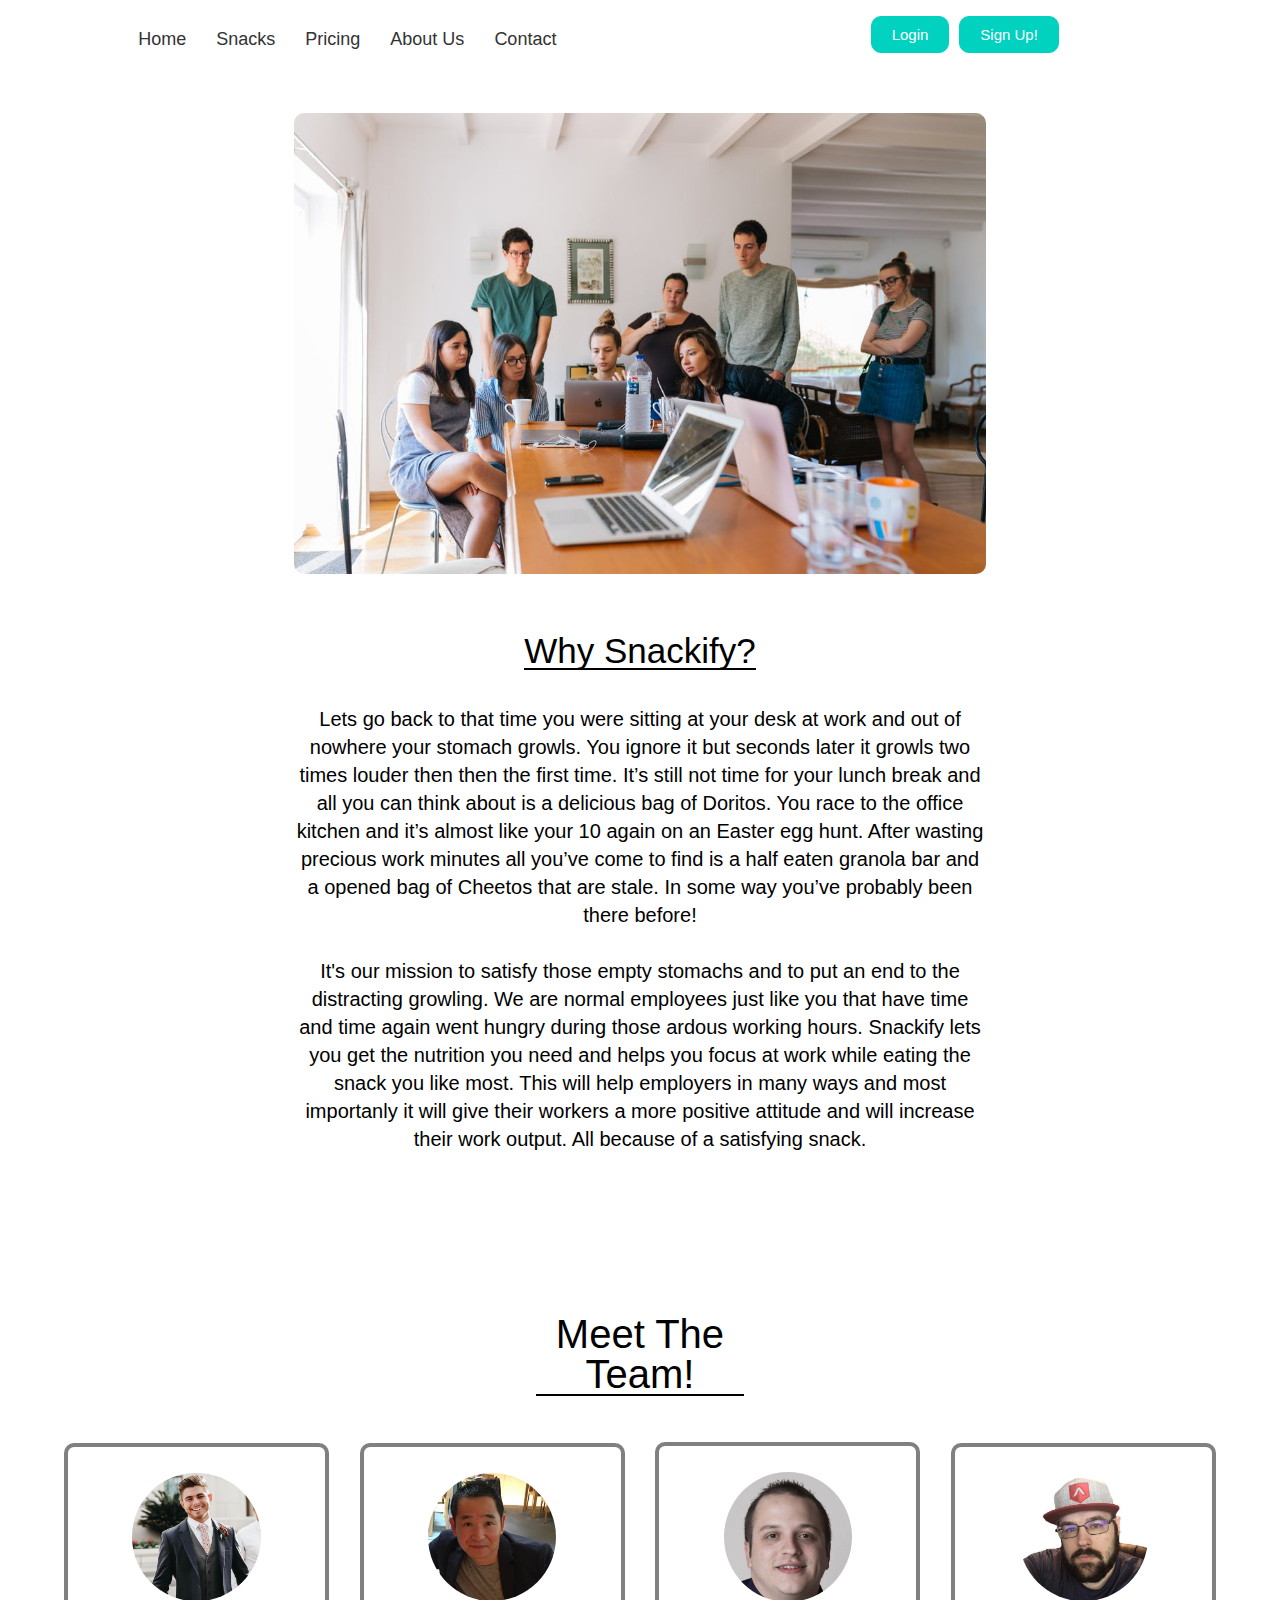
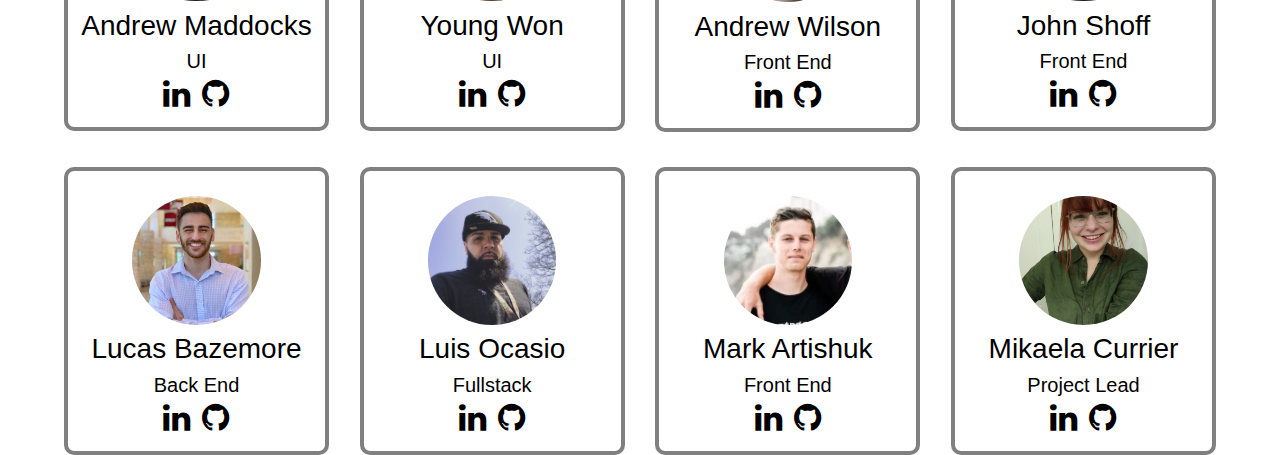
==== commit f897862f: "Snackify landing page 4th rev" ====
--- a/snackify/a-index.html
+++ b/snackify/a-index.html
@@ -22,7 +22,7 @@
           <a href="#"> Snacks</a>
           <a href="#"> Pricing </a>
           <a href="a-index.html">About Us</a>
-          <a href="#"> Contact Us</a>
+          <a href="#"> Contact</a>
         </div>
         <!-- this closes nav -->
         <div class="btn-top">
--- a/snackify/css/index.css
+++ b/snackify/css/index.css
@@ -270,30 +270,31 @@
   clip-path: polygon(0 0, 100% 0, 100% 85%, 0 100%);
 }
 .card__picture--1 {
-  background-image: linear-gradient(to right bottom, #ffd47f, #7c5403), url(../img/pretzel.jpeg);
+  background-image: url(../img/pretzel.jpeg);
 }
 .card__picture--2 {
-  background-image: linear-gradient(to right bottom, #b95de1, #600389), url(../img/chip-bags.jpeg);
+  background-image: url(https://www.bing.com/th?id=OIP.H_RdXQ9CoCZ31MyCAMG6pwHaDo&w=300&h=147&c=7&o=5&dpr=2.2&pid=1.7);
 }
 .card__picture--3 {
-  background-image: linear-gradient(to right bottom, #55dcd2, #007e76), url(../img/oreos.jpeg);
+  background-image: url(https://www.bing.com/th?id=OIP.x5il3ac9726boGcdORgdqQAAAA&w=300&h=176&c=7&o=5&dpr=2.2&pid=1.7);
   background-position: center;
 }
 .card__heading {
   font-size: 2rem;
   font-weight: 300;
   text-transform: uppercase;
-  text-align: right;
+  text-align: center;
   color: white;
   position: absolute;
   top: 12rem;
   right: 2rem;
-  width: 75%;
+  width: 50%;
 }
 .card__heading-span {
   padding: 0.5rem 1.5rem;
   -webkit-box-decoration-break: clone;
   box-decoration-break: clone;
+  display: inline-block;
 }
 .card__heading-span--1 {
   background-image: linear-gradient(to right bottom, rgba(255, 212, 127, 0.85), rgba(124, 84, 3, 0.85));
@@ -338,19 +339,22 @@
   font-size: 5rem;
   font-weight: 100;
 }
-.card .btn--white {
+.card .btn {
   text-decoration: none;
   font-size: 1.8rem;
   padding: 1.2rem 2.5rem;
   border-radius: 1rem;
   margin-right: 1rem;
   margin-bottom: 1rem;
+  transition: all 0.4s;
   color: black;
   background: white;
-}
-.card .btn--white:hover {
+  display: inline-block;
+}
+.card .btn:hover {
   box-shadow: 0 1rem 2rem rgba(0, 0, 0, 0.5);
   text-align: center;
+  transform: translateY(-0.5rem);
 }
 .section-topChoice {
   background-color: #f7f7f7;
@@ -707,18 +711,18 @@
   border-radius: 1rem;
   margin-right: 1rem;
   margin-bottom: 1rem;
+  transition: all 0.4s;
   color: white;
   background-color: #600389;
   display: inline-block;
-  transition: all 0.4s;
 }
 .main-header .btn-header .btn-explore:hover {
   box-shadow: 0 1rem 2rem rgba(0, 0, 0, 0.5);
   text-align: center;
+  transform: translateY(-0.5rem);
 }
 .main-header .btn-header .btn-explore:hover {
   background-color: #b95de1;
-  transform: translateY(-0.5rem);
 }
 .main-header .btn-header .btn-create {
   text-decoration: none;
@@ -727,17 +731,17 @@
   border-radius: 1rem;
   margin-right: 1rem;
   margin-bottom: 1rem;
+  transition: all 0.4s;
   color: #600389;
   background-color: white;
   display: inline-block;
-  transition: all 0.4s;
 }
 .main-header .btn-header .btn-create:hover {
   box-shadow: 0 1rem 2rem rgba(0, 0, 0, 0.5);
   text-align: center;
+  transform: translateY(-0.5rem);
 }
 .main-header .btn-header .btn-create:hover {
   background-color: #b95de1;
   color: white;
-  transform: translateY(-0.5rem);
-}
+}
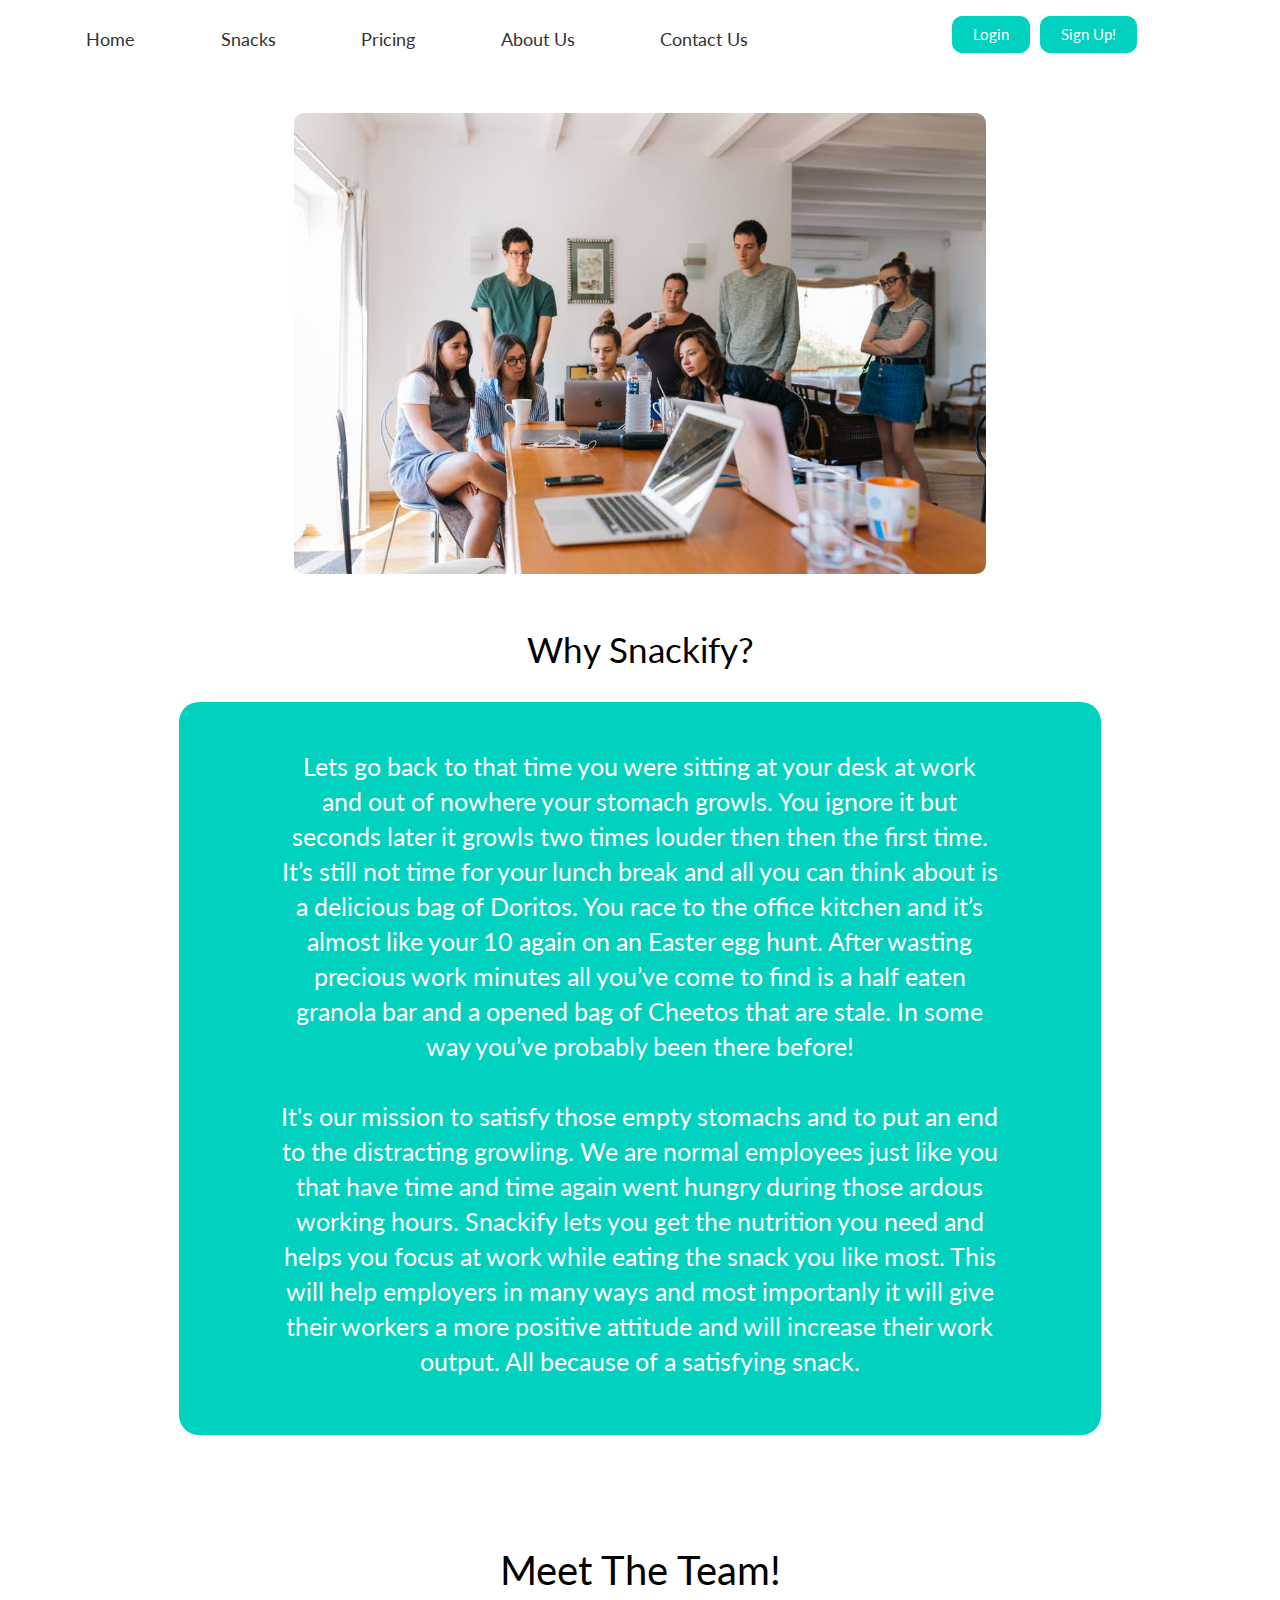
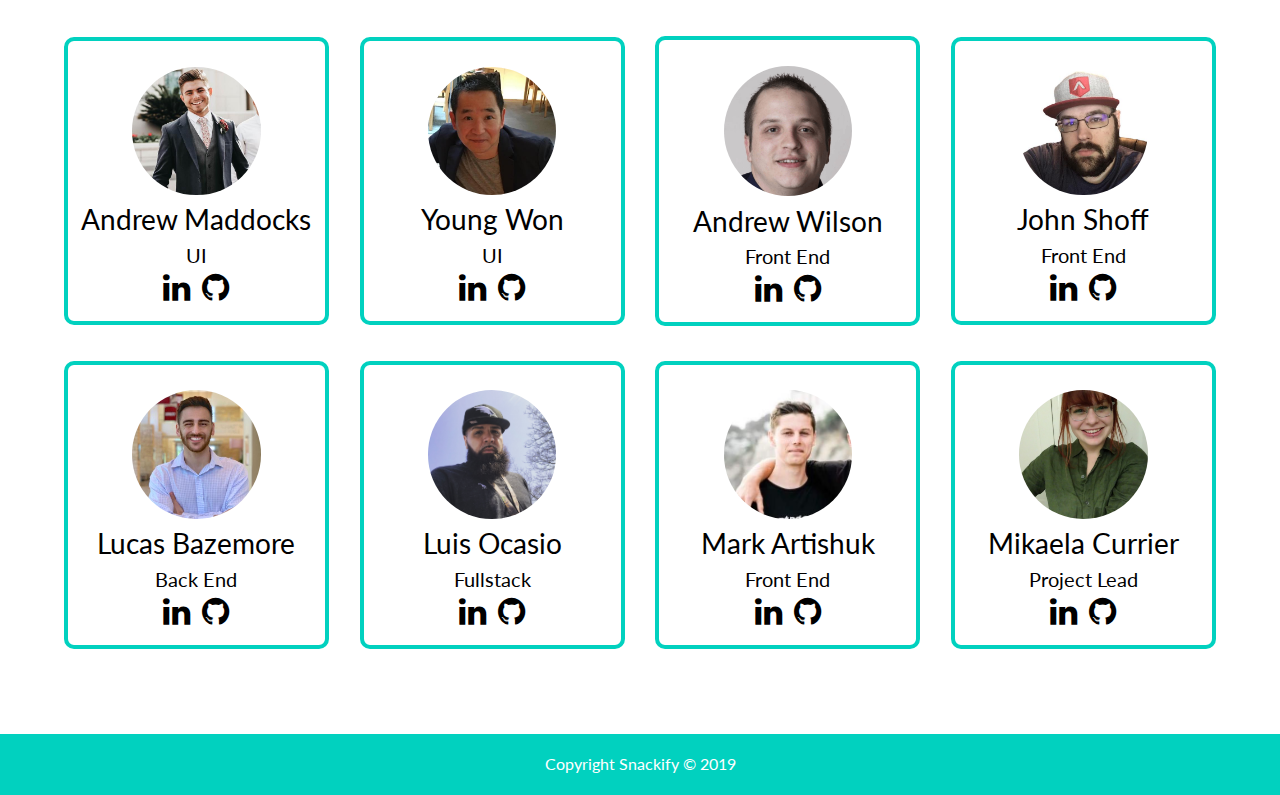
==== commit 16e39b9f: "Merge pull request #5 from bw-oct-snackify/aboutpage" ====
--- a/snackify/a-index.html
+++ b/snackify/a-index.html
@@ -8,6 +8,10 @@
       rel="stylesheet"
       href="https://cdnjs.cloudflare.com/ajax/libs/font-awesome/4.7.0/css/font-awesome.min.css"
     />
+    <link
+      href="https://fonts.googleapis.com/css?family=Lato&display=swap"
+      rel="stylesheet"
+    />
 
     <title>About Us!</title>
 
@@ -22,7 +26,7 @@
           <a href="#"> Snacks</a>
           <a href="#"> Pricing </a>
           <a href="a-index.html">About Us</a>
-          <a href="#"> Contact</a>
+          <a href="#"> Contact Us</a>
         </div>
         <!-- this closes nav -->
         <div class="btn-top">
@@ -33,6 +37,7 @@
       </div>
       <!-- this closes main nav -->
     </header>
+
     <div class="maincontainer">
       <section class="Why">
         <div class="imgofworkers">
@@ -105,7 +110,7 @@
             <h3>Young Won</h3>
             <p>UI</p>
             <div class="linkangithub">
-              <a href=""
+              <a href="https://www.linkedin.com/in/young-won-b3b343138/"
                 ><button
                   style="font-size:3.2rem;background-color:transparent; border:none;"
                 >
@@ -128,7 +133,7 @@
 
             <p>Front End</p>
             <div class="linkangithub">
-              <a href="https://www.linkedin.com/in/andrew-wilson-055b55174"
+              <a href="https://www.linkedin.com/in/andrew-wilson-055b55174/"
                 ><button
                   style="font-size:3.2rem;background-color:transparent; border:none;"
                 >
@@ -150,7 +155,7 @@
             <h3>John Shoff</h3>
             <p>Front End</p>
             <div class="linkangithub">
-              <a href=""
+              <a href="https://www.linkedin.com/in/fearthedev/"
                 ><button
                   style="font-size:3.2rem;background-color:transparent; border:none;"
                 >
@@ -172,7 +177,7 @@
             <h3>Lucas Bazemore</h3>
             <p>Back End</p>
             <div class="linkangithub">
-              <a href=""
+              <a href="https://www.linkedin.com/in/lucas-bazemore/"
                 ><button
                   style="font-size:3.2rem;background-color:transparent; border:none;"
                 >
@@ -190,7 +195,7 @@
             <h3>Luis Ocasio</h3>
             <p>Fullstack</p>
             <div class="linkangithub">
-              <a href=""
+              <a href="https://www.linkedin.com/in/ocasio-perez/"
                 ><button
                   style="font-size:3.2rem;background-color:transparent; border:none;"
                 >
@@ -212,7 +217,7 @@
             <h3>Mark Artishuk</h3>
             <p>Front End</p>
             <div class="linkangithub">
-              <a href=""
+              <a href="https://www.linkedin.com/in/mark-artishuk/"
                 ><button
                   style="font-size:3.2rem;background-color:transparent; border:none;"
                 >
@@ -234,7 +239,7 @@
             <h3>Mikaela Currier</h3>
             <p>Project Lead</p>
             <div class="linkangithub">
-              <a href=""
+              <a href="https://www.linkedin.com/in/mikaela-currier/"
                 ><button
                   style="font-size:3.2rem;background-color:transparent; border:none;"
                 >
@@ -252,5 +257,8 @@
       </section>
     </div>
     <!-- this closes maincontainer -->
+    <footer class="mainfoot">
+      <p>Copyright Snackify © 2019</p>
+    </footer>
   </body>
 </html>
--- a/snackify/css/index.css
+++ b/snackify/css/index.css
@@ -134,14 +134,14 @@
 }
 html,
 body {
-  font-family: 'Lato', sans-serif;
+  font-family: "Lato", sans-serif;
 }
 h1,
 h2,
 h3,
 h4,
 h5 {
-  font-family: 'Lato', sans-serif;
+  font-family: "Lato", sans-serif;
 }
 h1 {
   font-size: 3.5rem;
@@ -160,11 +160,18 @@
   width: 90%;
   margin: 0 auto;
 }
+@media (max-width: 500px) {
+  .maincontainer {
+    width: 100%;
+    margin: none;
+  }
+}
 .nav {
   display: flex;
   flex-direction: row;
   justify-content: space-around;
   align-items: center;
+  flex-wrap: wrap;
   font-size: 1.8rem;
   width: 100%;
   margin: 0 auto;
@@ -174,7 +181,8 @@
   flex-direction: row;
   justify-content: space-around;
   align-items: center;
-  width: 35%;
+  flex-wrap: wrap;
+  width: 60%;
   padding: 1rem;
   margin: 1rem;
 }
@@ -198,6 +206,7 @@
   flex-direction: row;
   justify-content: center;
   align-items: center;
+  flex-wrap: wrap;
   width: 30%;
   margin-right: 1.5rem;
 }
@@ -221,166 +230,20 @@
   transform: translateY(-0.2rem);
   text-align: center;
 }
-.card {
-  perspective: 150rem;
-  -moz-perspective: 150rem;
-  position: relative;
-  height: 42rem;
-}
-.card__side {
-  height: 42rem;
-  transition: all 0.8s ease;
-  color: white;
-  font-size: 2rem;
-  position: absolute;
-  top: 0;
-  left: 0;
-  width: 100%;
-  backface-visibility: hidden;
-  border-radius: 3px;
-  overflow: hidden;
-  box-shadow: 0 1.5rem 4rem rgba(0, 0, 0, 0.15);
-}
-.card__side--front {
-  background-color: white;
-}
-.card__side--back {
-  transform: rotateY(-180deg);
-}
-.card__side--back--1 {
-  background-image: linear-gradient(to right bottom, #ffd47f, #7c5403);
-}
-.card__side--back--2 {
-  background-image: linear-gradient(to right bottom, #b95de1, #600389);
-}
-.card__side--back--3 {
-  background-image: linear-gradient(to right bottom, #55dcd2, #007e76);
-}
-.card:hover .card__side--front {
-  transform: rotateY(180deg);
-}
-.card:hover .card__side--back {
-  transform: rotateY(0);
-}
-.card__picture {
-  background-size: cover;
-  height: 20rem;
-  background-blend-mode: screen;
-  -webkit-clip-path: polygon(0 0, 100% 0, 100% 85%, 0 100%);
-  clip-path: polygon(0 0, 100% 0, 100% 85%, 0 100%);
-}
-.card__picture--1 {
-  background-image: url(../img/pretzel.jpeg);
-}
-.card__picture--2 {
-  background-image: url(https://www.bing.com/th?id=OIP.H_RdXQ9CoCZ31MyCAMG6pwHaDo&w=300&h=147&c=7&o=5&dpr=2.2&pid=1.7);
-}
-.card__picture--3 {
-  background-image: url(https://www.bing.com/th?id=OIP.x5il3ac9726boGcdORgdqQAAAA&w=300&h=176&c=7&o=5&dpr=2.2&pid=1.7);
-  background-position: center;
-}
-.card__heading {
-  font-size: 2rem;
-  font-weight: 300;
-  text-transform: uppercase;
-  text-align: center;
-  color: white;
-  position: absolute;
-  top: 12rem;
-  right: 2rem;
-  width: 50%;
-}
-.card__heading-span {
-  padding: 0.5rem 1.5rem;
-  -webkit-box-decoration-break: clone;
-  box-decoration-break: clone;
-  display: inline-block;
-}
-.card__heading-span--1 {
-  background-image: linear-gradient(to right bottom, rgba(255, 212, 127, 0.85), rgba(124, 84, 3, 0.85));
-}
-.card__heading-span--2 {
-  background-image: linear-gradient(to right bottom, rgba(185, 93, 225, 0.85), rgba(96, 3, 137, 0.85));
-}
-.card__heading-span--3 {
-  background-image: linear-gradient(to right bottom, rgba(85, 220, 210, 0.85), rgba(0, 126, 118, 0.85));
-}
-.card__details ul {
-  list-style: none;
-  width: 80%;
-  color: black;
-  padding: 3rem;
-  margin: 0 auto;
-}
-.card__details ul li {
-  text-align: center;
-  font-size: 1.5rem;
-  padding: 1rem;
-}
-.card__details ul li:not(:last-child) {
-  border-bottom: 1px solid #eee;
-}
-.card__cta {
-  position: absolute;
-  top: 50%;
-  left: 50%;
-  transform: translate(-50%, -50%);
-  text-align: center;
-}
-.card__price-box {
-  text-align: center;
-  margin-bottom: 4rem;
-}
-.card__price-only {
-  font-size: 2rem;
-  text-transform: uppercase;
-}
-.card__price-value {
-  font-size: 5rem;
-  font-weight: 100;
-}
-.card .btn {
-  text-decoration: none;
-  font-size: 1.8rem;
-  padding: 1.2rem 2.5rem;
-  border-radius: 1rem;
-  margin-right: 1rem;
-  margin-bottom: 1rem;
-  transition: all 0.4s;
-  color: black;
-  background: white;
-  display: inline-block;
-}
-.card .btn:hover {
-  box-shadow: 0 1rem 2rem rgba(0, 0, 0, 0.5);
-  text-align: center;
-  transform: translateY(-0.5rem);
-}
-.section-topChoice {
-  background-color: #f7f7f7;
-  padding: 6rem 10rem;
-  height: 70vh;
-}
-.section-topChoice .row {
+.mainfoot {
   display: flex;
   flex-direction: row;
-  justify-content: space-between;
-  align-items: center;
-}
-.section-topChoice .row .col-1-3 {
-  width: 30%;
-}
-.section-topChoice h2 {
-  margin-bottom: 1rem;
-  color: black;
-  margin-bottom: 5rem;
-  text-align: center;
+  justify-content: center;
+  align-items: center;
+  background-color: #01d1bf;
+  margin-top: 4%;
+  padding: 1.5%;
+  color: white;
 }
 .why-title {
   text-align: center;
   margin-top: 5%;
   margin-bottom: 3%;
-  border-bottom: 2px solid black;
 }
 .Why {
   border-radius: 20px;
@@ -398,19 +261,46 @@
   margin-top: 5%;
   width: 100%;
   border-radius: 10px;
+}
+@media (max-width: 500px) {
+  .Why .imgofworkers .workers {
+    display: none;
+  }
 }
 .ptags {
   margin-left: 3%;
   margin-right: 3%;
   padding-bottom: 4%;
-  width: 60%;
+  width: 80%;
+  border-radius: 20px;
+  background-color: #01d1bf;
+  display: flex;
+  flex-direction: column;
+  justify-content: center;
+  align-items: center;
+}
+@media (max-width: 500px) {
+  .ptags {
+    width: 100%;
+    margin-left: 0;
+    margin-right: 0;
+    border-radius: 0;
+  }
 }
 .ptags p {
-  background-color: white;
-  border-top-right-radius: 20px;
-  border-bottom-right-radius: 20px;
-  text-align: center;
-  font-size: 2rem;
+  width: 80%;
+  border-radius: 20px;
+  color: white;
+  text-align: center;
+  font-size: 2.5rem;
+  margin-top: 4%;
+  padding: 10px;
+}
+@media (max-width: 800px) {
+  .ptags p {
+    width: 90%;
+    font-size: 1.6rem;
+  }
 }
 .Team {
   display: flex;
@@ -421,8 +311,7 @@
 .Team h2 {
   text-align: center;
   font-size: 4rem;
-  border-bottom: 2px solid black;
-  width: 18%;
+  width: 80%;
 }
 .Everyone {
   display: flex;
@@ -437,14 +326,33 @@
 }
 .andrew {
   width: 23%;
-  border: 4px solid gray;
-  background-color: white;
-  margin-bottom: 3%;
-  border-radius: 10px;
-  display: flex;
-  flex-direction: column;
-  justify-content: space-between;
-  align-items: center;
+  border: 4px solid #01d1bf;
+  background-color: white;
+  margin-bottom: 3%;
+  border-radius: 10px;
+  display: flex;
+  flex-direction: column;
+  justify-content: space-between;
+  align-items: center;
+}
+@media (max-width: 800px) {
+  .andrew {
+    width: 48%;
+  }
+}
+@media (max-width: 500px) {
+  .andrew {
+    width: 75%;
+    margin-left: 12%;
+  }
+}
+.andrew:hover {
+  color: white;
+  border: 1px solid #007e76;
+  background: #007e76;
+  box-shadow: 0 1rem 2rem rgba(0, 0, 0, 0.5);
+  transform: translateY(-0.2rem);
+  text-align: center;
 }
 .andrew img {
   margin-top: 10%;
@@ -467,14 +375,33 @@
 }
 .young {
   width: 23%;
-  border: 4px solid gray;
-  background-color: white;
-  margin-bottom: 3%;
-  border-radius: 10px;
-  display: flex;
-  flex-direction: column;
-  justify-content: space-between;
-  align-items: center;
+  border: 4px solid #01d1bf;
+  background-color: white;
+  margin-bottom: 3%;
+  border-radius: 10px;
+  display: flex;
+  flex-direction: column;
+  justify-content: space-between;
+  align-items: center;
+}
+@media (max-width: 800px) {
+  .young {
+    width: 48%;
+  }
+}
+@media (max-width: 500px) {
+  .young {
+    width: 75%;
+    margin-left: 12%;
+  }
+}
+.young:hover {
+  color: white;
+  border: 1px solid #007e76;
+  background: #007e76;
+  box-shadow: 0 1rem 2rem rgba(0, 0, 0, 0.5);
+  transform: translateY(-0.2rem);
+  text-align: center;
 }
 .young img {
   margin-top: 10%;
@@ -497,14 +424,33 @@
 }
 .andrew-wilson {
   width: 23%;
-  border: 4px solid gray;
-  background-color: white;
-  margin-bottom: 3%;
-  border-radius: 10px;
-  display: flex;
-  flex-direction: column;
-  justify-content: space-between;
-  align-items: center;
+  border: 4px solid #01d1bf;
+  background-color: white;
+  margin-bottom: 3%;
+  border-radius: 10px;
+  display: flex;
+  flex-direction: column;
+  justify-content: space-between;
+  align-items: center;
+}
+@media (max-width: 800px) {
+  .andrew-wilson {
+    width: 48%;
+  }
+}
+@media (max-width: 500px) {
+  .andrew-wilson {
+    width: 75%;
+    margin-left: 12%;
+  }
+}
+.andrew-wilson:hover {
+  color: white;
+  border: 1px solid #007e76;
+  background: #007e76;
+  box-shadow: 0 1rem 2rem rgba(0, 0, 0, 0.5);
+  transform: translateY(-0.2rem);
+  text-align: center;
 }
 .andrew-wilson img {
   margin-top: 10%;
@@ -527,14 +473,33 @@
 }
 .John {
   width: 23%;
-  border: 4px solid gray;
-  background-color: white;
-  margin-bottom: 3%;
-  border-radius: 10px;
-  display: flex;
-  flex-direction: column;
-  justify-content: space-between;
-  align-items: center;
+  border: 4px solid #01d1bf;
+  background-color: white;
+  margin-bottom: 3%;
+  border-radius: 10px;
+  display: flex;
+  flex-direction: column;
+  justify-content: space-between;
+  align-items: center;
+}
+@media (max-width: 800px) {
+  .John {
+    width: 48%;
+  }
+}
+@media (max-width: 500px) {
+  .John {
+    width: 75%;
+    margin-left: 12%;
+  }
+}
+.John:hover {
+  color: white;
+  border: 1px solid #007e76;
+  background: #007e76;
+  box-shadow: 0 1rem 2rem rgba(0, 0, 0, 0.5);
+  transform: translateY(-0.2rem);
+  text-align: center;
 }
 .John img {
   margin-top: 10%;
@@ -557,14 +522,33 @@
 }
 .Lucas {
   width: 23%;
-  border: 4px solid gray;
-  background-color: white;
-  margin-bottom: 0;
-  border-radius: 10px;
-  display: flex;
-  flex-direction: column;
-  justify-content: space-between;
-  align-items: center;
+  border: 4px solid #01d1bf;
+  background-color: white;
+  margin-bottom: 3%;
+  border-radius: 10px;
+  display: flex;
+  flex-direction: column;
+  justify-content: space-between;
+  align-items: center;
+}
+@media (max-width: 800px) {
+  .Lucas {
+    width: 48%;
+  }
+}
+@media (max-width: 500px) {
+  .Lucas {
+    width: 75%;
+    margin-left: 12%;
+  }
+}
+.Lucas:hover {
+  color: white;
+  border: 1px solid #007e76;
+  background: #007e76;
+  box-shadow: 0 1rem 2rem rgba(0, 0, 0, 0.5);
+  transform: translateY(-0.2rem);
+  text-align: center;
 }
 .Lucas img {
   margin-top: 10%;
@@ -587,14 +571,33 @@
 }
 .luis {
   width: 23%;
-  border: 4px solid gray;
-  background-color: white;
-  margin-bottom: 0;
-  border-radius: 10px;
-  display: flex;
-  flex-direction: column;
-  justify-content: space-between;
-  align-items: center;
+  border: 4px solid #01d1bf;
+  background-color: white;
+  margin-bottom: 3%;
+  border-radius: 10px;
+  display: flex;
+  flex-direction: column;
+  justify-content: space-between;
+  align-items: center;
+}
+@media (max-width: 800px) {
+  .luis {
+    width: 48%;
+  }
+}
+@media (max-width: 500px) {
+  .luis {
+    width: 75%;
+    margin-left: 12%;
+  }
+}
+.luis:hover {
+  color: white;
+  border: 1px solid #007e76;
+  background: #007e76;
+  box-shadow: 0 1rem 2rem rgba(0, 0, 0, 0.5);
+  transform: translateY(-0.2rem);
+  text-align: center;
 }
 .luis img {
   margin-top: 10%;
@@ -617,14 +620,33 @@
 }
 .mark {
   width: 23%;
-  border: 4px solid gray;
-  background-color: white;
-  margin-bottom: 0;
-  border-radius: 10px;
-  display: flex;
-  flex-direction: column;
-  justify-content: space-between;
-  align-items: center;
+  border: 4px solid #01d1bf;
+  background-color: white;
+  margin-bottom: 3%;
+  border-radius: 10px;
+  display: flex;
+  flex-direction: column;
+  justify-content: space-between;
+  align-items: center;
+}
+@media (max-width: 800px) {
+  .mark {
+    width: 48%;
+  }
+}
+@media (max-width: 500px) {
+  .mark {
+    width: 75%;
+    margin-left: 12%;
+  }
+}
+.mark:hover {
+  color: white;
+  border: 1px solid #007e76;
+  background: #007e76;
+  box-shadow: 0 1rem 2rem rgba(0, 0, 0, 0.5);
+  transform: translateY(-0.2rem);
+  text-align: center;
 }
 .mark img {
   margin-top: 10%;
@@ -647,14 +669,33 @@
 }
 .mikaela {
   width: 23%;
-  border: 4px solid gray;
-  background-color: white;
-  margin-bottom: 0;
-  border-radius: 10px;
-  display: flex;
-  flex-direction: column;
-  justify-content: space-between;
-  align-items: center;
+  border: 4px solid #01d1bf;
+  background-color: white;
+  margin-bottom: 3%;
+  border-radius: 10px;
+  display: flex;
+  flex-direction: column;
+  justify-content: space-between;
+  align-items: center;
+}
+@media (max-width: 800px) {
+  .mikaela {
+    width: 48%;
+  }
+}
+@media (max-width: 500px) {
+  .mikaela {
+    width: 75%;
+    margin-left: 12%;
+  }
+}
+.mikaela:hover {
+  color: white;
+  border: 1px solid #007e76;
+  background: #007e76;
+  box-shadow: 0 1rem 2rem rgba(0, 0, 0, 0.5);
+  transform: translateY(-0.2rem);
+  text-align: center;
 }
 .mikaela img {
   margin-top: 10%;
@@ -686,6 +727,7 @@
   flex-direction: column;
   justify-content: center;
   align-items: center;
+  flex-wrap: wrap;
   background-image: linear-gradient(to right bottom, rgba(0, 126, 118, 0.8), rgba(85, 220, 210, 0.7)), url(../img/snackbox.png);
   background-repeat: no-repeat;
   background-position: center;
@@ -711,18 +753,18 @@
   border-radius: 1rem;
   margin-right: 1rem;
   margin-bottom: 1rem;
-  transition: all 0.4s;
   color: white;
   background-color: #600389;
   display: inline-block;
+  transition: all 0.4s;
 }
 .main-header .btn-header .btn-explore:hover {
   box-shadow: 0 1rem 2rem rgba(0, 0, 0, 0.5);
   text-align: center;
-  transform: translateY(-0.5rem);
 }
 .main-header .btn-header .btn-explore:hover {
   background-color: #b95de1;
+  transform: translateY(-0.5rem);
 }
 .main-header .btn-header .btn-create {
   text-decoration: none;
@@ -731,17 +773,17 @@
   border-radius: 1rem;
   margin-right: 1rem;
   margin-bottom: 1rem;
+  color: #600389;
+  background-color: white;
+  display: inline-block;
   transition: all 0.4s;
-  color: #600389;
-  background-color: white;
-  display: inline-block;
 }
 .main-header .btn-header .btn-create:hover {
   box-shadow: 0 1rem 2rem rgba(0, 0, 0, 0.5);
   text-align: center;
-  transform: translateY(-0.5rem);
 }
 .main-header .btn-header .btn-create:hover {
   background-color: #b95de1;
   color: white;
-}
+  transform: translateY(-0.5rem);
+}
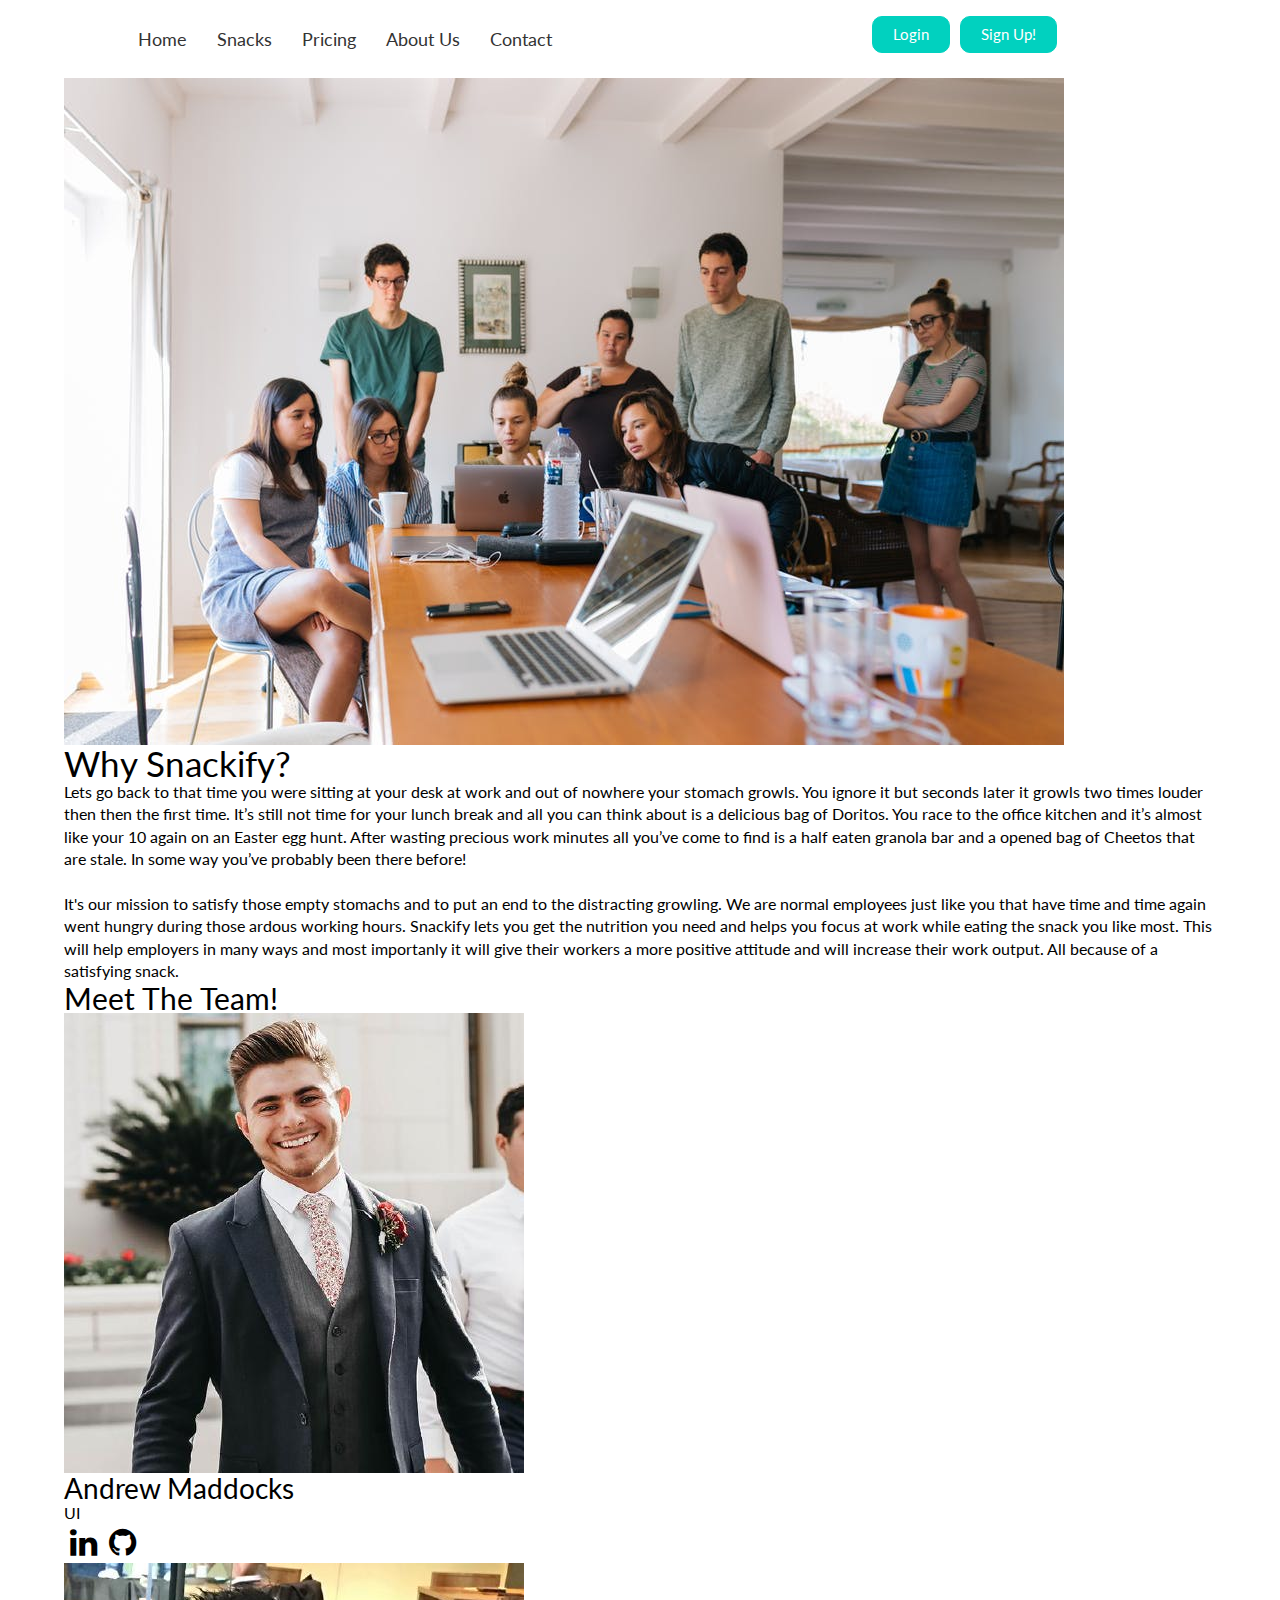
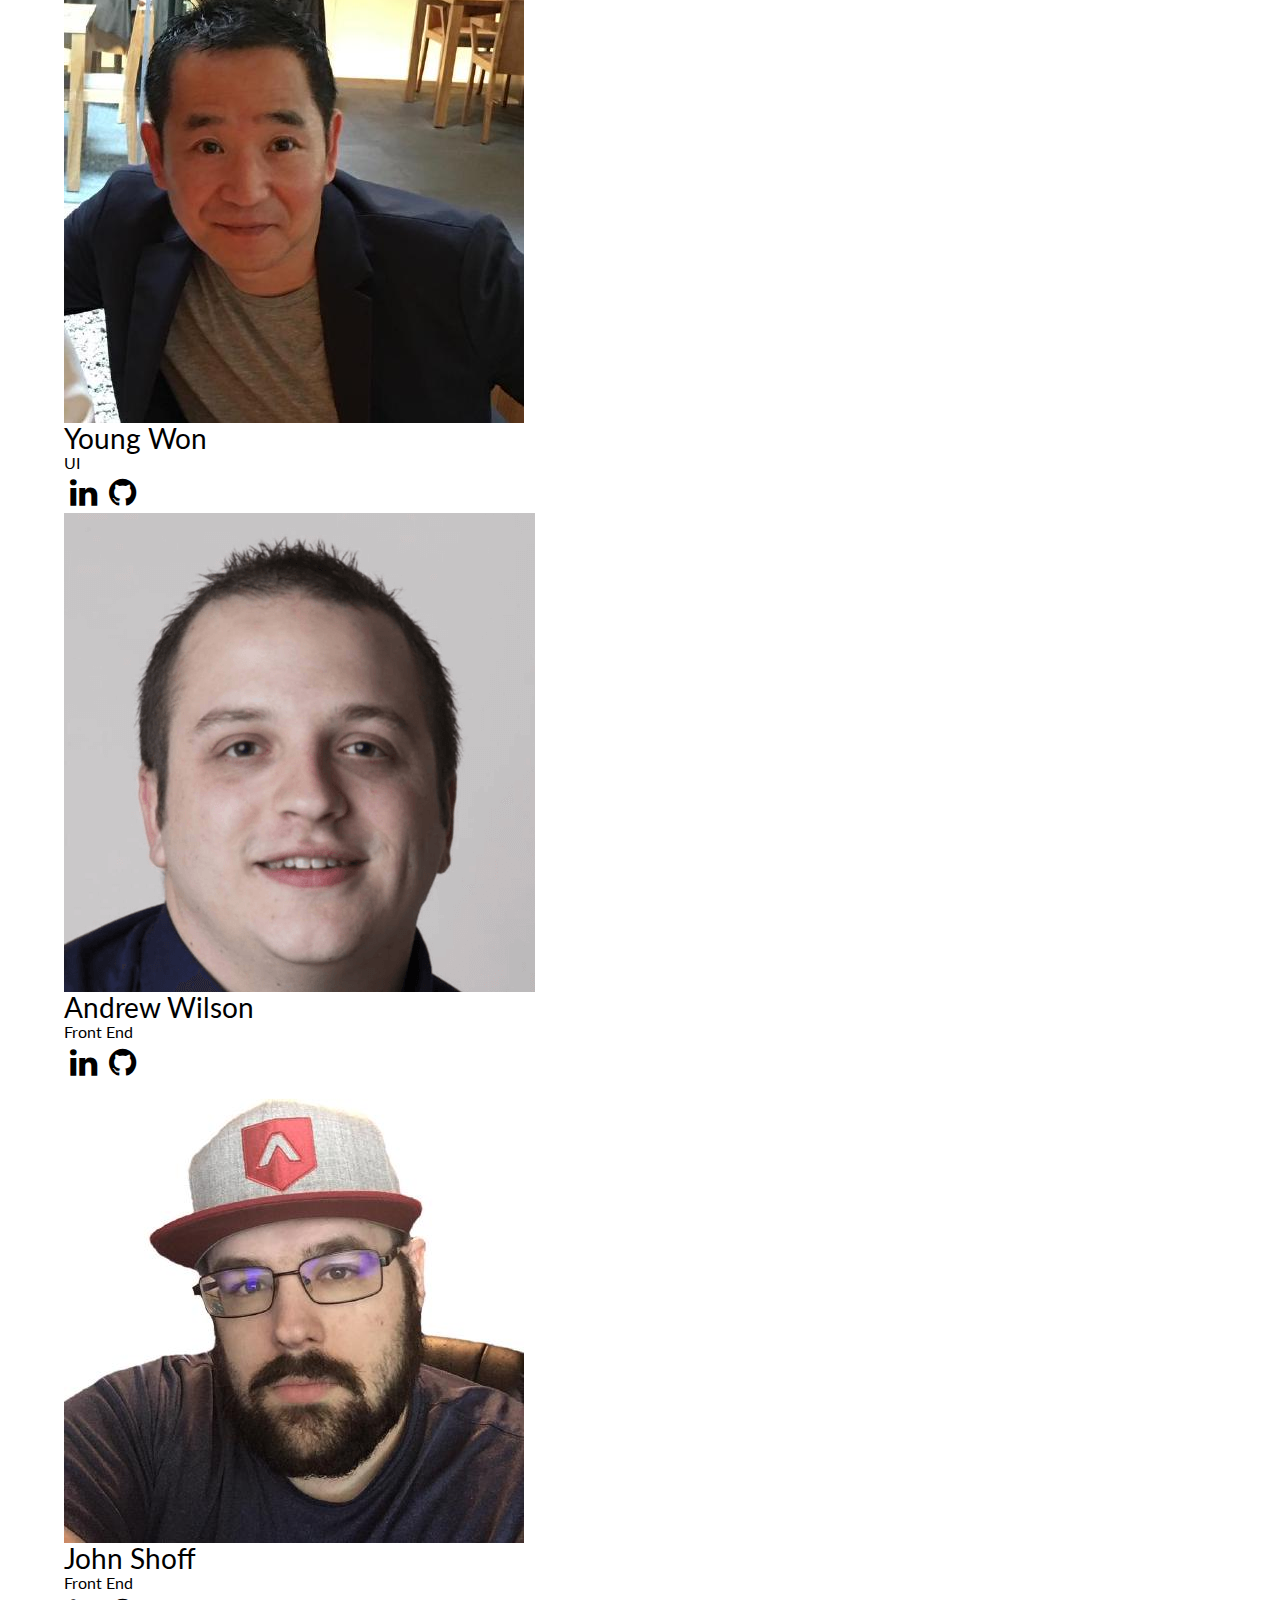
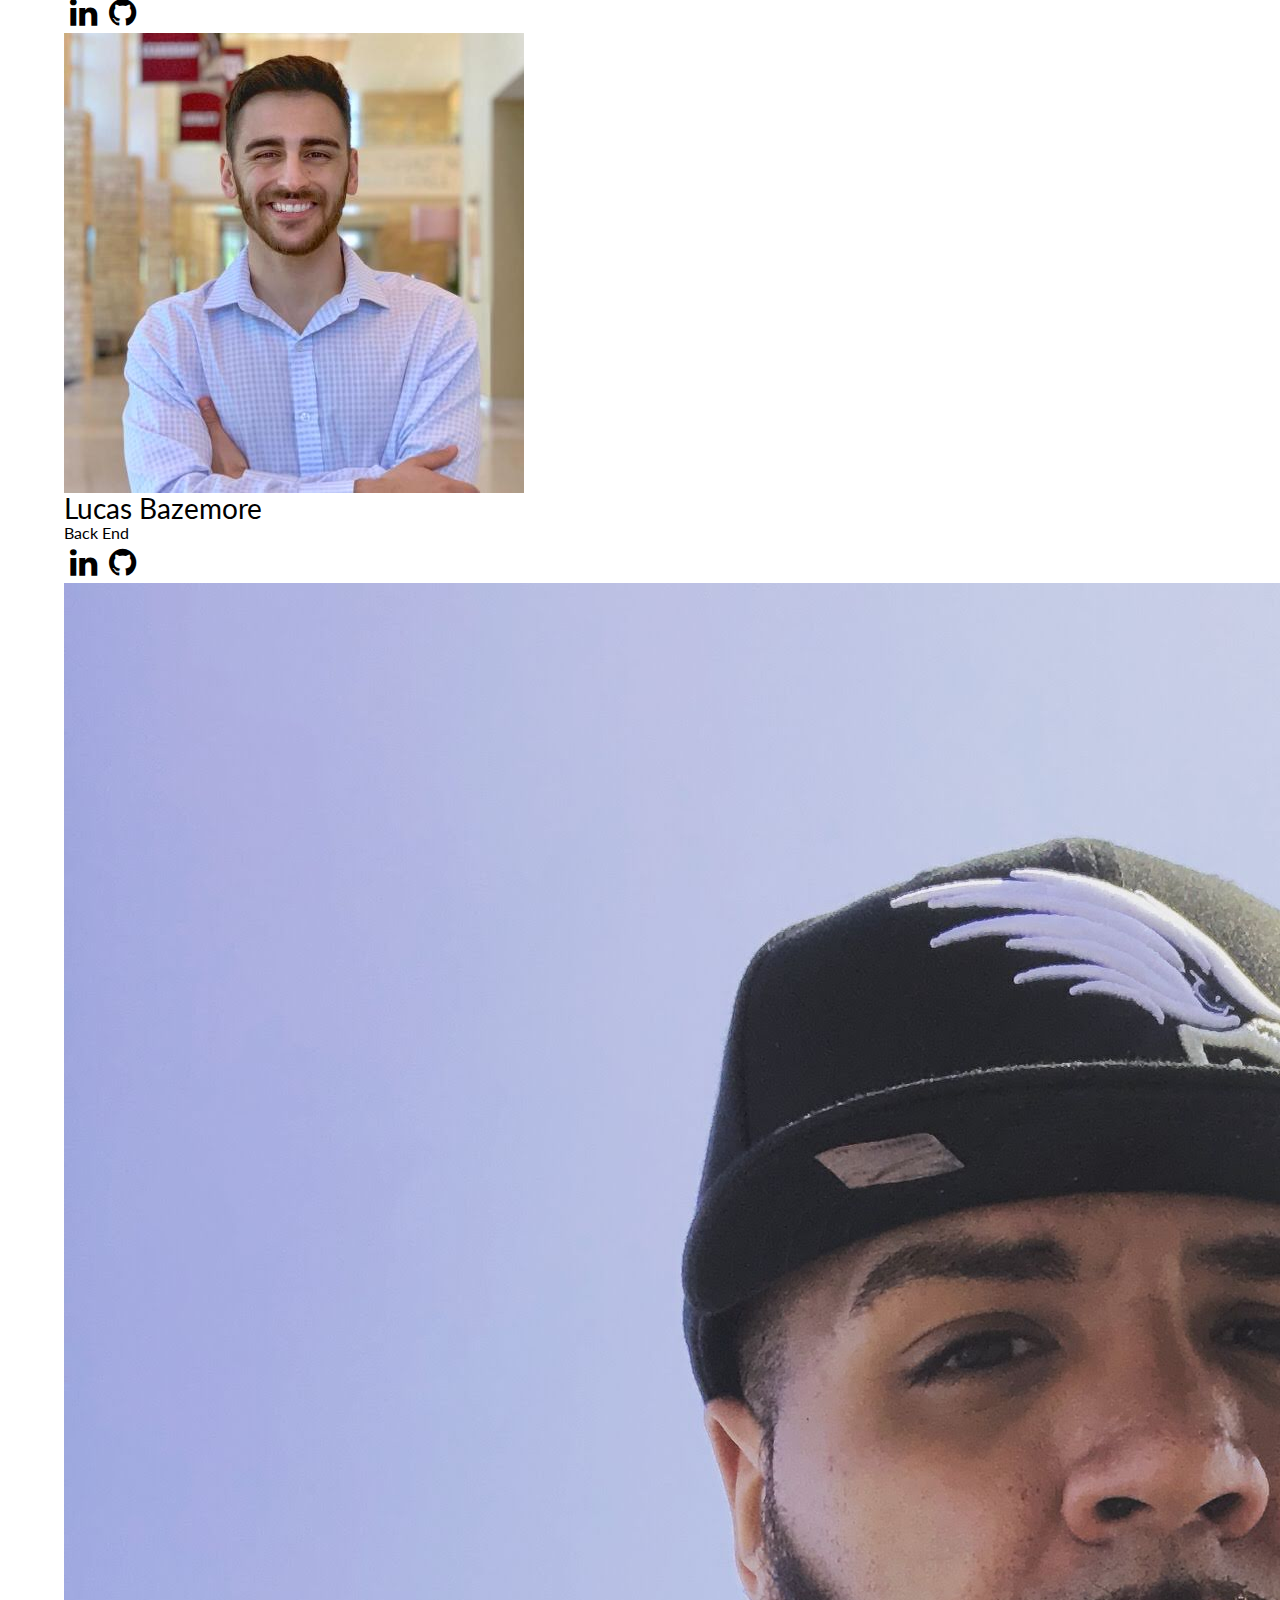
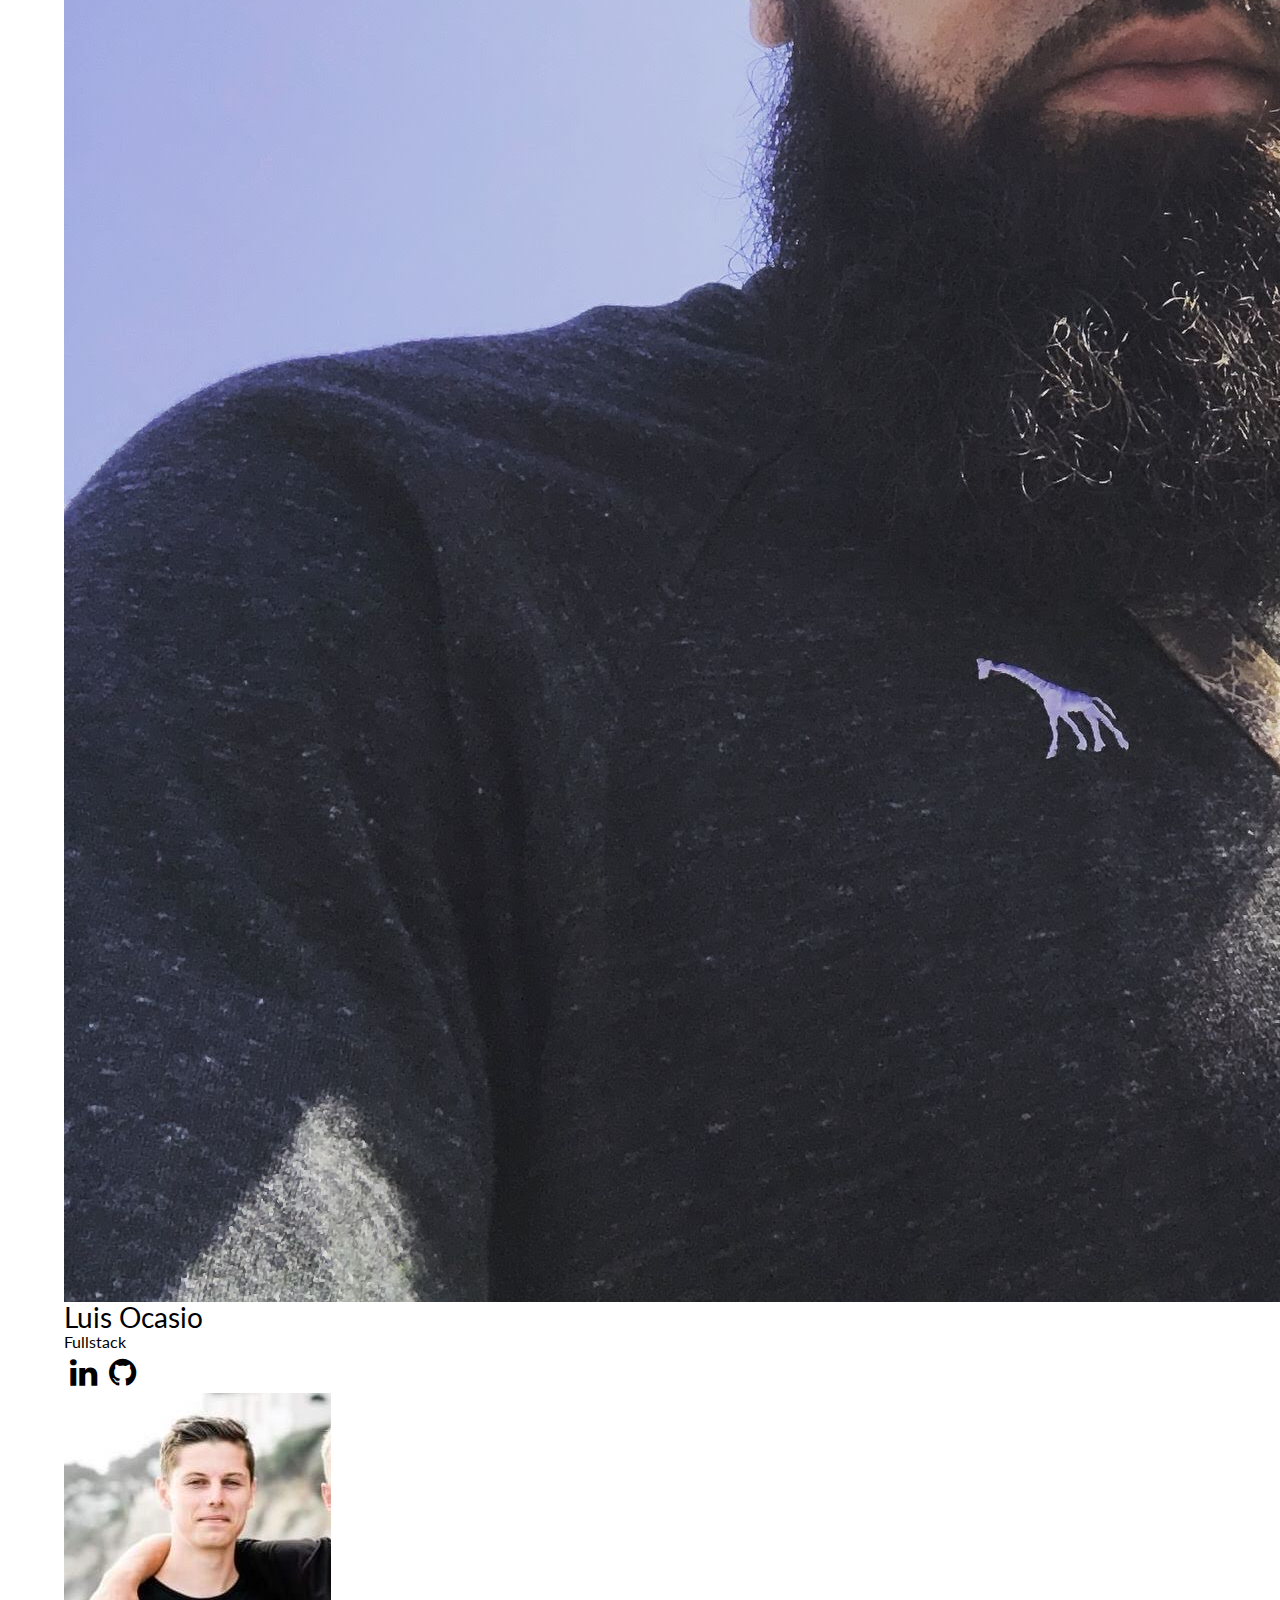
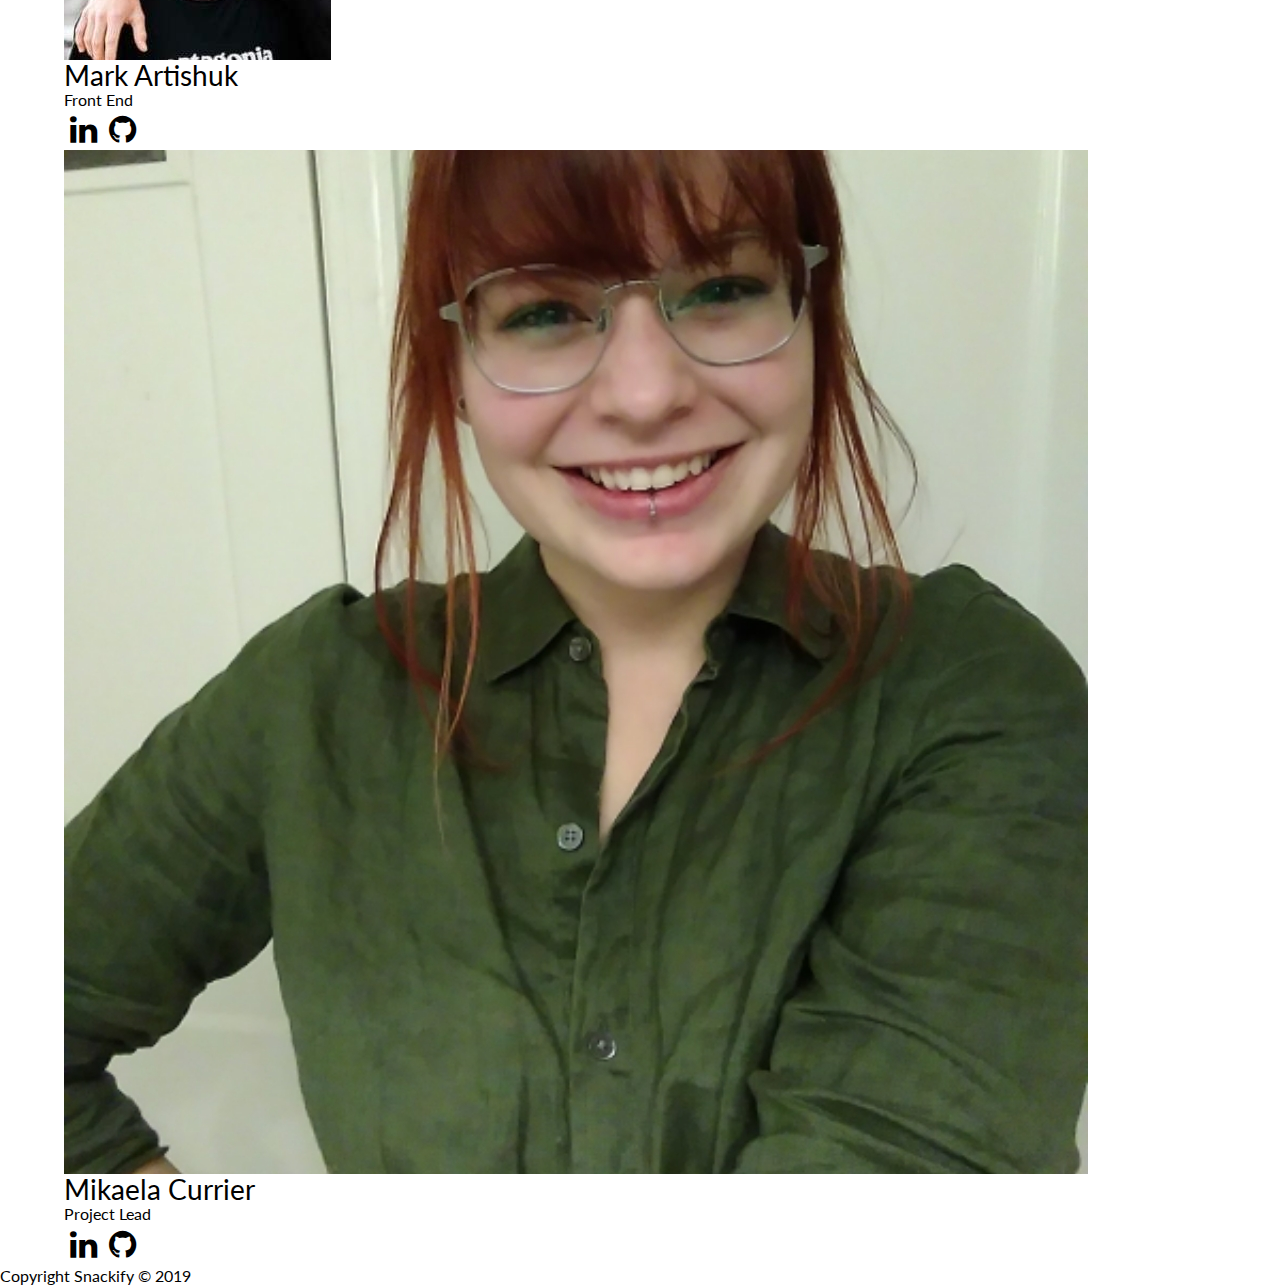
==== commit f86b98d6: "Merge branch 'master' into landing-page" ====
--- a/snackify/a-index.html
+++ b/snackify/a-index.html
@@ -26,7 +26,7 @@
           <a href="#"> Snacks</a>
           <a href="#"> Pricing </a>
           <a href="a-index.html">About Us</a>
-          <a href="#"> Contact Us</a>
+          <a href="#"> Contact</a>
         </div>
         <!-- this closes nav -->
         <div class="btn-top">
--- a/snackify/css/index.css
+++ b/snackify/css/index.css
@@ -160,29 +160,35 @@
   width: 90%;
   margin: 0 auto;
 }
+
+
 @media (max-width: 500px) {
   .maincontainer {
     width: 100%;
     margin: none;
   }
 }
+
 .nav {
   display: flex;
   flex-direction: row;
   justify-content: space-around;
   align-items: center;
-  flex-wrap: wrap;
   font-size: 1.8rem;
   width: 100%;
   margin: 0 auto;
 }
+@media (max-width: 800px) {
+  .nav {
+    flex-direction: column;
+  }
+}
 .nav__list {
   display: flex;
   flex-direction: row;
   justify-content: space-around;
   align-items: center;
-  flex-wrap: wrap;
-  width: 60%;
+  width: 35%;
   padding: 1rem;
   margin: 1rem;
 }
@@ -201,14 +207,24 @@
   text-align: center;
   box-shadow: 0 1rem 2rem rgba(0, 0, 0, 0.5);
 }
+@media (max-width: 500px) {
+  .nav__list {
+    justify-content: center;
+    font-size: 1.4rem;
+  }
+}
 .btn-top {
   display: flex;
   flex-direction: row;
   justify-content: center;
   align-items: center;
-  flex-wrap: wrap;
   width: 30%;
   margin-right: 1.5rem;
+}
+@media (max-width: 500px) {
+  .btn-top {
+    width: 70%;
+  }
 }
 .btn-top a {
   text-decoration: none;
@@ -230,6 +246,157 @@
   transform: translateY(-0.2rem);
   text-align: center;
 }
+
+@media (max-width: 500px) {
+  .btn-top a {
+    font-size: 1.2rem;
+  }
+}
+.card {
+  perspective: 150rem;
+  -moz-perspective: 150rem;
+  position: relative;
+  height: 44rem;
+}
+@media (max-width: 500px) {
+  .card__details {
+    margin-top: -20px;
+  }
+}
+.card__side {
+  height: 43rem;
+  transition: all 0.8s ease;
+  color: white;
+  font-size: 2rem;
+  position: absolute;
+  top: 0;
+  left: 0;
+  width: 100%;
+  backface-visibility: hidden;
+  border-radius: 3px;
+  overflow: hidden;
+  box-shadow: 0 1.5rem 4rem rgba(0, 0, 0, 0.15);
+}
+@media (max-width: 500px) {
+  .card__side {
+    height: 40rem;
+  }
+}
+.card__side--front {
+  background-color: white;
+}
+.card__side--back {
+  transform: rotateY(-180deg);
+}
+.card__side--back--1 {
+  background-image: linear-gradient(to right bottom, #ffd47f, #7c5403);
+}
+.card__side--back--2 {
+  background-image: linear-gradient(to right bottom, #b95de1, #600389);
+}
+.card__side--back--3 {
+  background-image: linear-gradient(to right bottom, #55dcd2, #007e76);
+}
+.card:hover .card__side--front {
+  transform: rotateY(180deg);
+}
+.card:hover .card__side--back {
+  transform: rotateY(0);
+}
+.card__picture {
+  background-size: cover;
+  height: 20rem;
+  background-blend-mode: screen;
+  -webkit-clip-path: polygon(0 0, 100% 0, 100% 85%, 0 100%);
+  clip-path: polygon(0 0, 100% 0, 100% 85%, 0 100%);
+}
+.card__picture--1 {
+  background-image: url(../img/pretzel.jpeg);
+}
+.card__picture--2 {
+  background-image: url(https://www.bing.com/th?id=OIP.H_RdXQ9CoCZ31MyCAMG6pwHaDo&w=300&h=147&c=7&o=5&dpr=2.2&pid=1.7);
+}
+.card__picture--3 {
+  background-image: url(https://www.bing.com/th?id=OIP.x5il3ac9726boGcdORgdqQAAAA&w=300&h=176&c=7&o=5&dpr=2.2&pid=1.7);
+  background-position: center;
+}
+.card__heading {
+  font-size: 2rem;
+  font-weight: 300;
+  text-transform: uppercase;
+  text-align: center;
+  color: white;
+  position: absolute;
+  top: 12rem;
+  right: 2rem;
+  width: 50%;
+}
+.card__heading-span {
+  padding: 0.5rem 1.5rem;
+  -webkit-box-decoration-break: clone;
+  box-decoration-break: clone;
+  display: inline-block;
+}
+.card__heading-span--1 {
+  background-image: linear-gradient(to right bottom, rgba(255, 212, 127, 0.85), rgba(124, 84, 3, 0.85));
+}
+.card__heading-span--2 {
+  background-image: linear-gradient(to right bottom, rgba(185, 93, 225, 0.85), rgba(96, 3, 137, 0.85));
+}
+.card__heading-span--3 {
+  background-image: linear-gradient(to right bottom, rgba(85, 220, 210, 0.85), rgba(0, 126, 118, 0.85));
+}
+.card__details ul {
+  list-style: none;
+  width: 80%;
+  color: black;
+  padding: 3rem;
+  margin: 0 auto;
+}
+.card__details ul li {
+  text-align: center;
+  font-size: 1.5rem;
+  padding: 1rem;
+}
+.card__details ul li:not(:last-child) {
+  border-bottom: 1px solid #eee;
+}
+.card__cta {
+  position: absolute;
+  top: 50%;
+  left: 50%;
+  transform: translate(-50%, -50%);
+  text-align: center;
+}
+.card__price-box {
+  text-align: center;
+  margin-bottom: 4rem;
+}
+.card__price-only {
+  font-size: 2rem;
+  text-transform: uppercase;
+}
+.card__price-value {
+  font-size: 5rem;
+  font-weight: 100;
+}
+.card .btn {
+  text-decoration: none;
+  font-size: 1.8rem;
+  padding: 1.2rem 2.5rem;
+  border-radius: 1rem;
+  margin-right: 1rem;
+  margin-bottom: 1rem;
+  transition: all 0.4s;
+  color: black;
+  background: white;
+  display: inline-block;
+}
+.card .btn:hover {
+  box-shadow: 0 1rem 2rem rgba(0, 0, 0, 0.5);
+  text-align: center;
+  transform: translateY(-0.5rem);
+
 .mainfoot {
   display: flex;
   flex-direction: row;
@@ -239,6 +406,53 @@
   margin-top: 4%;
   padding: 1.5%;
   color: white;
+
+}
+.section-topChoice {
+  background-color: #f7f7f7;
+  padding: 6rem 10rem;
+  height: 70vh;
+}
+@media (max-width: 800px) {
+  .section-topChoice {
+    padding: 6rem 6rem;
+  }
+}
+.section-topChoice .row {
+  display: flex;
+  flex-direction: row;
+  justify-content: space-between;
+  align-items: center;
+}
+@media (max-width: 800px) {
+  .section-topChoice .row {
+    flex-direction: column;
+  }
+}
+.section-topChoice .row .col-1-3 {
+  width: 30%;
+}
+@media (max-width: 800px) {
+  .section-topChoice .row .col-1-3 {
+    width: 70%;
+    margin-bottom: 50px;
+  }
+}
+@media (max-width: 500px) {
+  .section-topChoice .row .col-1-3 {
+    width: 100%;
+  }
+}
+.section-topChoice h2 {
+  margin-bottom: 1rem;
+  color: black;
+  margin-bottom: 5rem;
+  text-align: center;
+}
+@media (max-width: 500px) {
+  .section-topChoice h2 {
+    font-size: 2.5rem;
+  }
 }
 .why-title {
   text-align: center;
@@ -727,12 +941,21 @@
   flex-direction: column;
   justify-content: center;
   align-items: center;
-  flex-wrap: wrap;
+
+
+
   background-image: linear-gradient(to right bottom, rgba(0, 126, 118, 0.8), rgba(85, 220, 210, 0.7)), url(../img/snackbox.png);
   background-repeat: no-repeat;
   background-position: center;
   background-size: cover;
 }
+
+@media (max-width: 500px) {
+  .main-header {
+    height: 70vh;
+  }
+}
+
 .main-header div {
   width: 70%;
   margin-bottom: 3rem;
@@ -742,10 +965,24 @@
   font-weight: 400;
   color: white;
 }
+
+@media (max-width: 500px) {
+  .main-header div h1 {
+    font-size: 3rem;
+  }
+}
+
 .main-header div h2 {
   margin-bottom: 1rem;
   color: white;
 }
+
+@media (max-width: 500px) {
+  .main-header div h2 {
+    font-size: 2.5rem;
+  }
+}
+
 .main-header .btn-header .btn-explore {
   text-decoration: none;
   font-size: 1.8rem;
@@ -753,19 +990,29 @@
   border-radius: 1rem;
   margin-right: 1rem;
   margin-bottom: 1rem;
+
+  transition: all 0.4s;
   color: white;
   background-color: #600389;
   display: inline-block;
-  transition: all 0.4s;
+
 }
 .main-header .btn-header .btn-explore:hover {
   box-shadow: 0 1rem 2rem rgba(0, 0, 0, 0.5);
   text-align: center;
+
+  transform: translateY(-0.5rem);
+}
+@media (max-width: 500px) {
+  .main-header .btn-header .btn-explore {
+    font-size: 1.5rem;
+  }
 }
 .main-header .btn-header .btn-explore:hover {
   background-color: #b95de1;
-  transform: translateY(-0.5rem);
-}
+
+}
+
 .main-header .btn-header .btn-create {
   text-decoration: none;
   font-size: 1.8rem;
@@ -773,17 +1020,29 @@
   border-radius: 1rem;
   margin-right: 1rem;
   margin-bottom: 1rem;
+
+  transition: all 0.4s;
   color: #600389;
   background-color: white;
   display: inline-block;
-  transition: all 0.4s;
+
 }
 .main-header .btn-header .btn-create:hover {
   box-shadow: 0 1rem 2rem rgba(0, 0, 0, 0.5);
   text-align: center;
+
+  transform: translateY(-0.5rem);
+}
+@media (max-width: 500px) {
+  .main-header .btn-header .btn-create {
+    font-size: 1.4rem;
+  }
+
 }
 .main-header .btn-header .btn-create:hover {
   background-color: #b95de1;
   color: white;
+
   transform: translateY(-0.5rem);
-}
+
+}
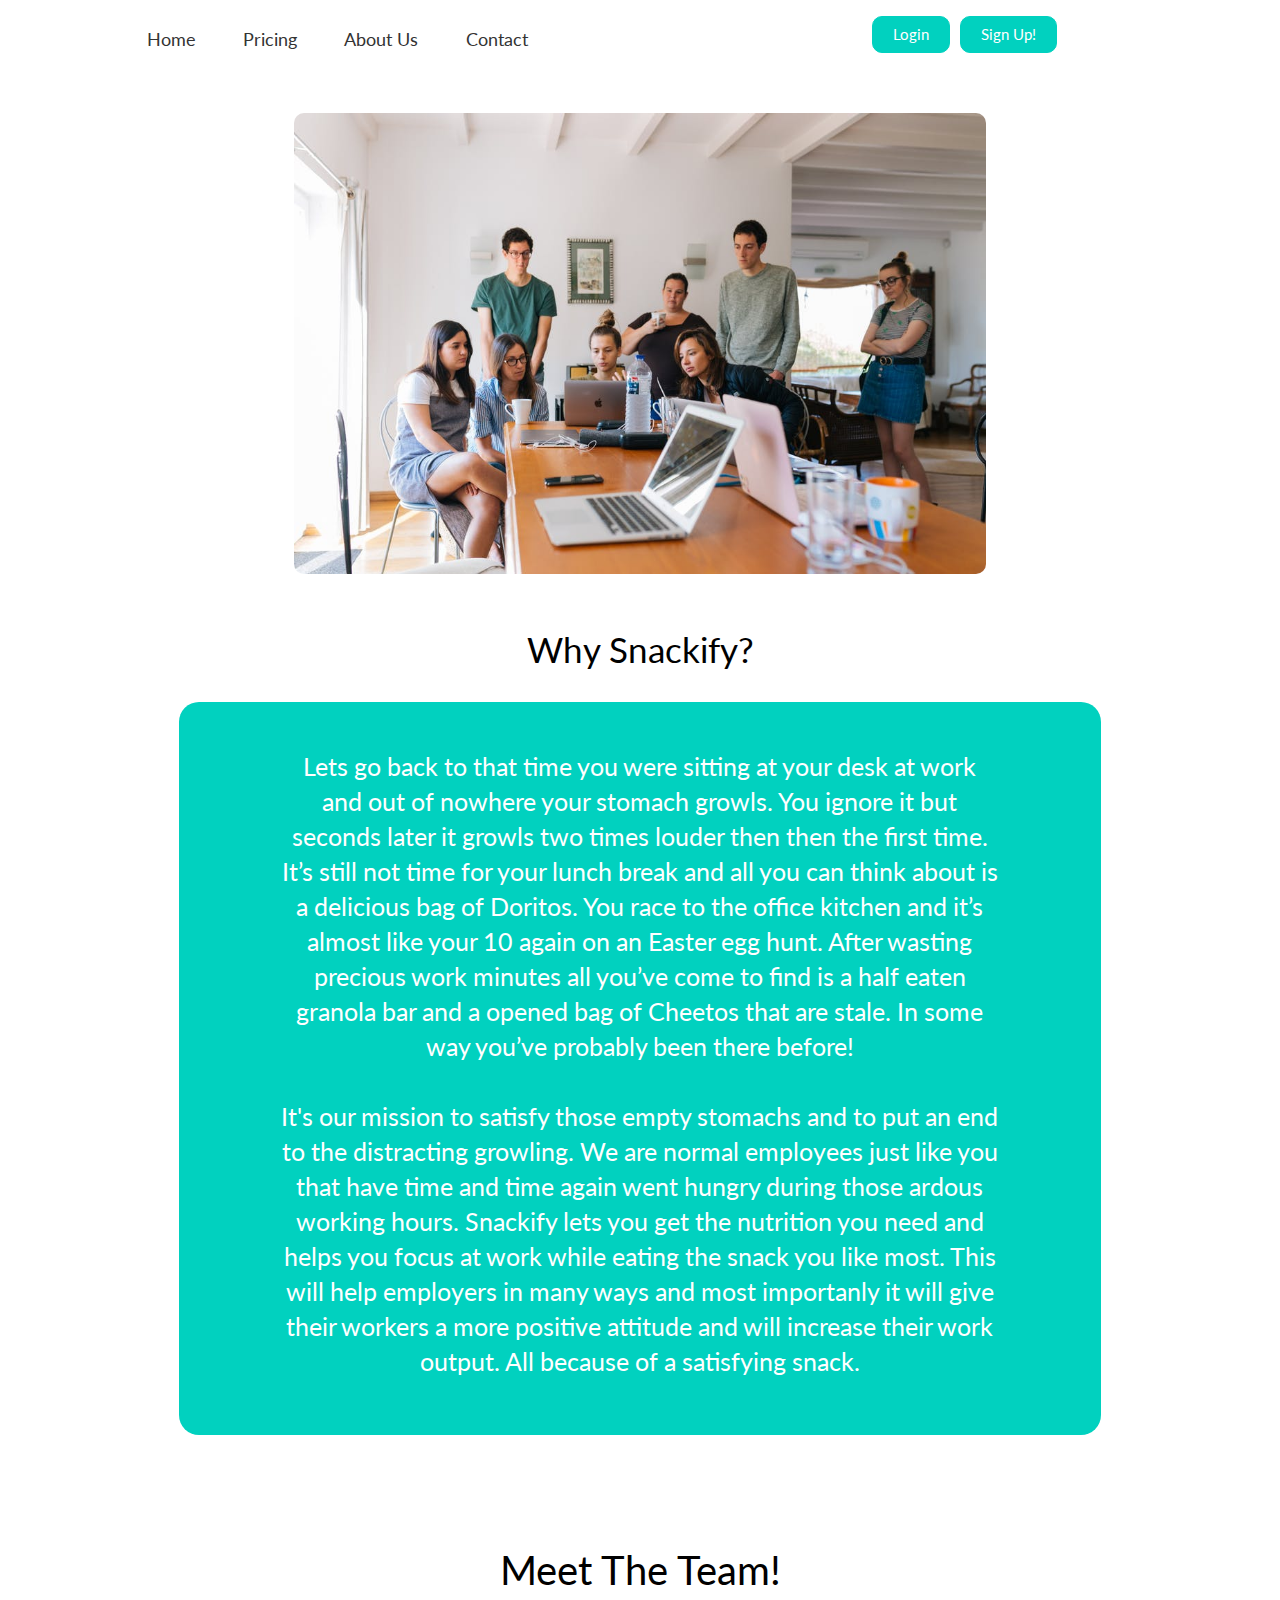
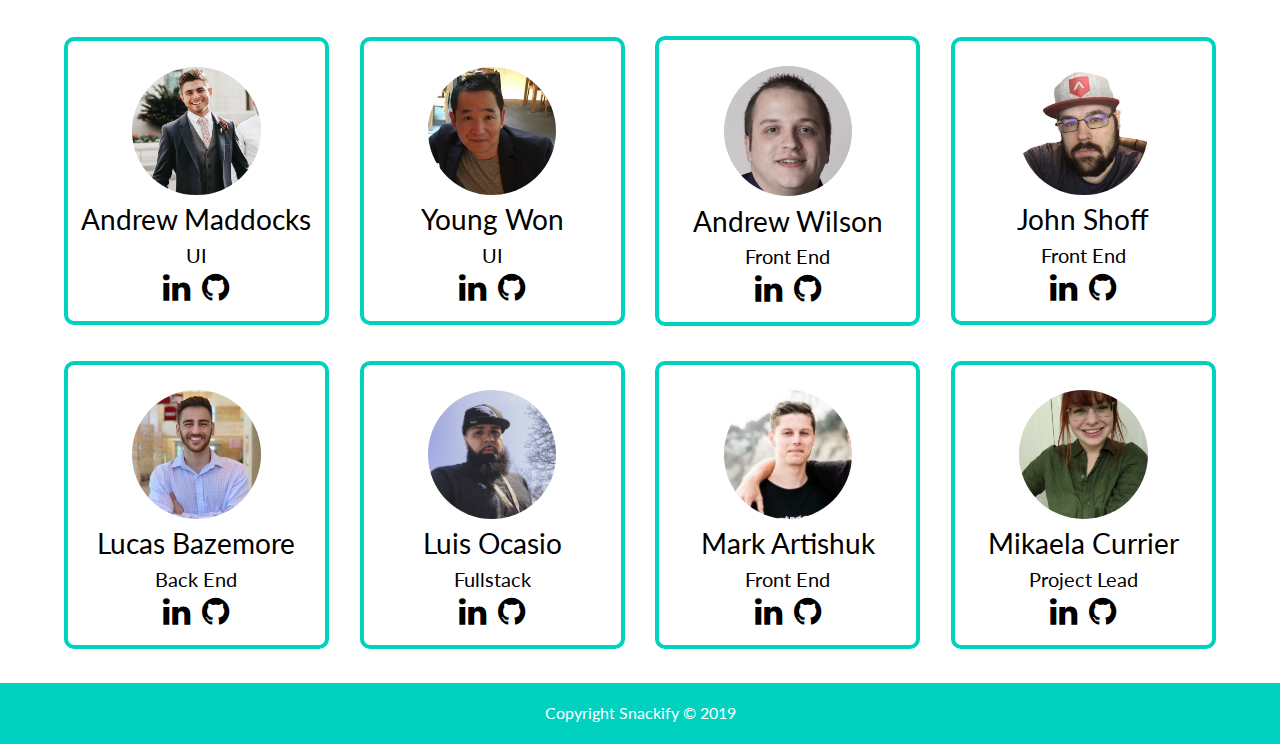
==== commit 6cd6e671: "built pricing page" ====
--- a/snackify/a-index.html
+++ b/snackify/a-index.html
@@ -23,15 +23,18 @@
       <div class="nav">
         <div class="nav__list">
           <a href="index.html"> Home</a>
-          <a href="#"> Snacks</a>
-          <a href="#"> Pricing </a>
+          <a href="pricing.html"> Pricing </a>
           <a href="a-index.html">About Us</a>
-          <a href="#"> Contact</a>
+          <a href="https://youngwon.typeform.com/to/M0r6OQ"> Contact</a>
         </div>
         <!-- this closes nav -->
         <div class="btn-top">
-          <a class="btn-login" href="#"> Login </a>
-          <a class="btn-signup" href="#"> Sign Up!</a>
+          <a class="btn-login" href="https://snackify.netlify.com/login">
+            Login
+          </a>
+          <a class="btn-signup" href="https://snackify.netlify.com/register">
+            Sign Up!</a
+          >
         </div>
         <!-- this closes but div -->
       </div>
--- a/snackify/css/index.css
+++ b/snackify/css/index.css
@@ -160,15 +160,12 @@
   width: 90%;
   margin: 0 auto;
 }
-
-
 @media (max-width: 500px) {
   .maincontainer {
     width: 100%;
     margin: none;
   }
 }
-
 .nav {
   display: flex;
   flex-direction: row;
@@ -221,7 +218,7 @@
   width: 30%;
   margin-right: 1.5rem;
 }
-@media (max-width: 500px) {
+@media (max-width: 800px) {
   .btn-top {
     width: 70%;
   }
@@ -246,11 +243,19 @@
   transform: translateY(-0.2rem);
   text-align: center;
 }
-
 @media (max-width: 500px) {
   .btn-top a {
     font-size: 1.2rem;
   }
+}
+.mainfoot {
+  display: flex;
+  flex-direction: row;
+  justify-content: center;
+  align-items: center;
+  background-color: #01d1bf;
+  padding: 1.5%;
+  color: white;
 }
 .card {
   perspective: 150rem;
@@ -396,17 +401,6 @@
   box-shadow: 0 1rem 2rem rgba(0, 0, 0, 0.5);
   text-align: center;
   transform: translateY(-0.5rem);
-
-.mainfoot {
-  display: flex;
-  flex-direction: row;
-  justify-content: center;
-  align-items: center;
-  background-color: #01d1bf;
-  margin-top: 4%;
-  padding: 1.5%;
-  color: white;
-
 }
 .section-topChoice {
   background-color: #f7f7f7;
@@ -416,6 +410,7 @@
 @media (max-width: 800px) {
   .section-topChoice {
     padding: 6rem 6rem;
+    height: 140vh;
   }
 }
 .section-topChoice .row {
@@ -933,6 +928,60 @@
 button:hover {
   color: #01d1bf;
 }
+.pricingcontainer {
+  width: 90%;
+  height: 100vh;
+  margin: 0 auto;
+  background-image: url("../img/snackpackage.jpg");
+  background-repeat: no-repeat;
+  background-position: center;
+  background-size: 90% 100%;
+}
+.pricingcontainer .outerprice {
+  display: flex;
+  flex-direction: row;
+  justify-content: center;
+  align-items: center;
+  height: 100%;
+}
+.pricingcontainer .allpricing {
+  display: flex;
+  flex-direction: row;
+  justify-content: space-around;
+  align-items: center;
+  flex-wrap: wrap;
+  width: 40%;
+  height: 90%;
+}
+.pricingcontainer .team {
+  width: 35%;
+  height: 25%;
+  background-color: #01d1bf;
+  padding: 2%;
+  border-radius: 10px;
+  display: flex;
+  flex-direction: column;
+  justify-content: space-between;
+  align-items: center;
+}
+.pricingcontainer .team h3 {
+  color: black;
+}
+.pricingcontainer .team h4 {
+  color: white;
+  font-size: 2.5rem;
+}
+.pricingcontainer .team p a {
+  text-decoration: none;
+  color: black;
+}
+.pricingcontainer .team p a:hover {
+  box-shadow: 0 1rem 2rem rgba(0, 0, 0, 0.5);
+  transform: translateY(-0.2rem);
+  border-radius: 10px;
+  padding: 5px;
+  text-align: center;
+}
 .main-header {
   width: 100%;
   padding: 2rem;
@@ -941,21 +990,16 @@
   flex-direction: column;
   justify-content: center;
   align-items: center;
-
-
-
   background-image: linear-gradient(to right bottom, rgba(0, 126, 118, 0.8), rgba(85, 220, 210, 0.7)), url(../img/snackbox.png);
   background-repeat: no-repeat;
   background-position: center;
   background-size: cover;
 }
-
 @media (max-width: 500px) {
   .main-header {
     height: 70vh;
   }
 }
-
 .main-header div {
   width: 70%;
   margin-bottom: 3rem;
@@ -965,24 +1009,20 @@
   font-weight: 400;
   color: white;
 }
-
 @media (max-width: 500px) {
   .main-header div h1 {
     font-size: 3rem;
   }
 }
-
 .main-header div h2 {
   margin-bottom: 1rem;
   color: white;
 }
-
 @media (max-width: 500px) {
   .main-header div h2 {
     font-size: 2.5rem;
   }
 }
-
 .main-header .btn-header .btn-explore {
   text-decoration: none;
   font-size: 1.8rem;
@@ -990,17 +1030,14 @@
   border-radius: 1rem;
   margin-right: 1rem;
   margin-bottom: 1rem;
-
   transition: all 0.4s;
   color: white;
   background-color: #600389;
   display: inline-block;
-
 }
 .main-header .btn-header .btn-explore:hover {
   box-shadow: 0 1rem 2rem rgba(0, 0, 0, 0.5);
   text-align: center;
-
   transform: translateY(-0.5rem);
 }
 @media (max-width: 500px) {
@@ -1010,9 +1047,7 @@
 }
 .main-header .btn-header .btn-explore:hover {
   background-color: #b95de1;
-
-}
-
+}
 .main-header .btn-header .btn-create {
   text-decoration: none;
   font-size: 1.8rem;
@@ -1020,29 +1055,22 @@
   border-radius: 1rem;
   margin-right: 1rem;
   margin-bottom: 1rem;
-
   transition: all 0.4s;
   color: #600389;
   background-color: white;
   display: inline-block;
-
 }
 .main-header .btn-header .btn-create:hover {
   box-shadow: 0 1rem 2rem rgba(0, 0, 0, 0.5);
   text-align: center;
-
   transform: translateY(-0.5rem);
 }
 @media (max-width: 500px) {
   .main-header .btn-header .btn-create {
     font-size: 1.4rem;
   }
-
 }
 .main-header .btn-header .btn-create:hover {
   background-color: #b95de1;
   color: white;
-
-  transform: translateY(-0.5rem);
-
-}
+}
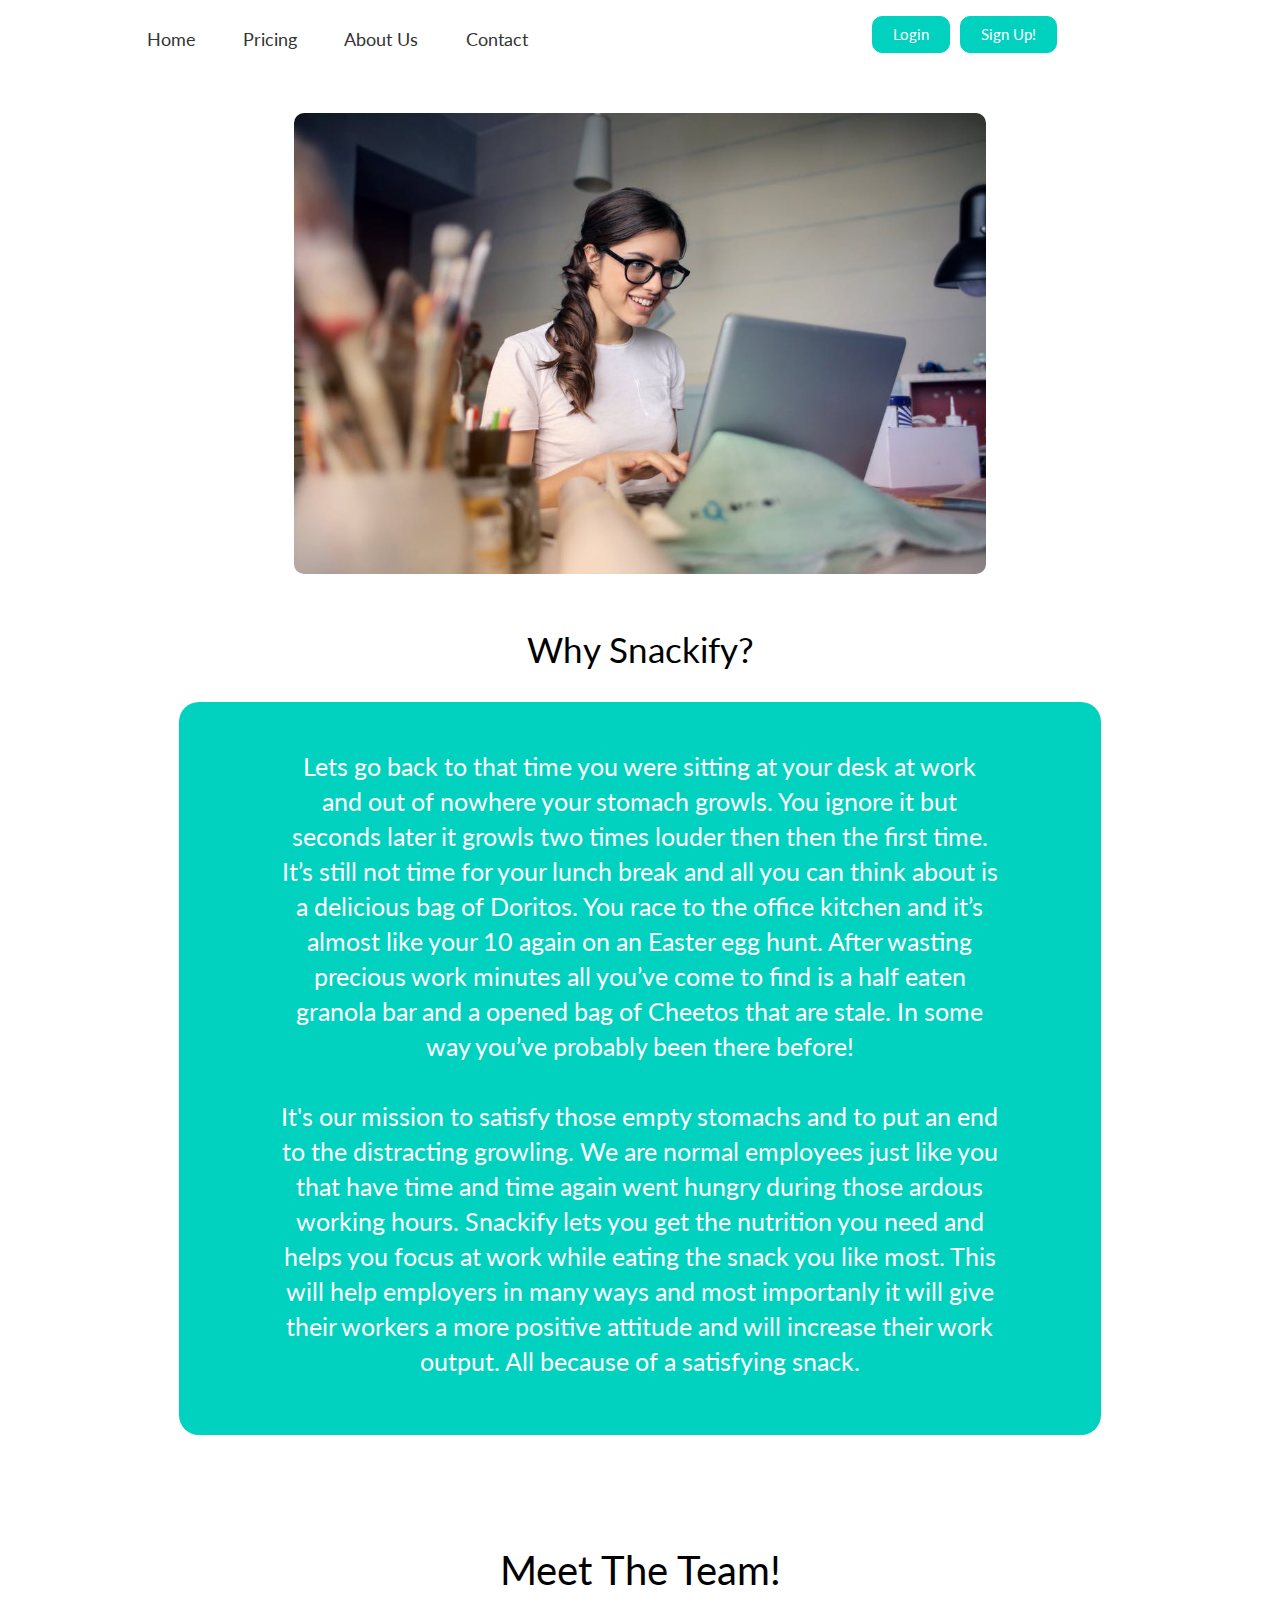
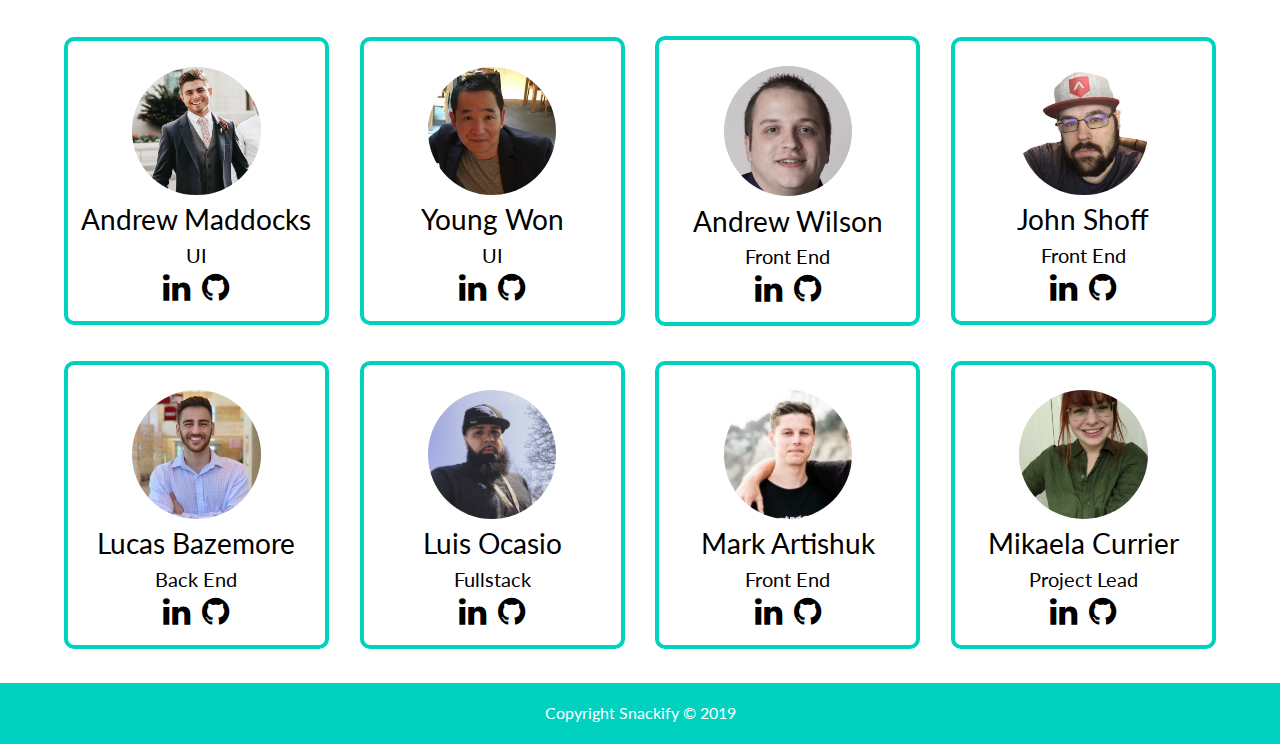
==== commit b1a9aff5: "finally finished i changed some images" ====
--- a/snackify/a-index.html
+++ b/snackify/a-index.html
@@ -46,7 +46,7 @@
         <div class="imgofworkers">
           <img
             class="workers"
-            src="./img/pexels-photo-1595385.jpeg"
+            src="./img/happy-employee.jpeg"
             alt="picture of office workers"
           />
         </div>
--- a/snackify/css/index.css
+++ b/snackify/css/index.css
@@ -932,10 +932,6 @@
   width: 90%;
   height: 100vh;
   margin: 0 auto;
-  background-image: url("../img/snackpackage.jpg");
-  background-repeat: no-repeat;
-  background-position: center;
-  background-size: 90% 100%;
 }
 .pricingcontainer .outerprice {
   display: flex;
@@ -944,6 +940,14 @@
   align-items: center;
   height: 100%;
 }
+.pricingcontainer .outerprice img {
+  border-radius: 20px;
+}
+@media (max-width: 800px) {
+  .pricingcontainer .outerprice img {
+    display: none;
+  }
+}
 .pricingcontainer .allpricing {
   display: flex;
   flex-direction: row;
@@ -951,7 +955,12 @@
   align-items: center;
   flex-wrap: wrap;
   width: 40%;
-  height: 90%;
+  height: 80%;
+}
+@media (max-width: 800px) {
+  .pricingcontainer .allpricing {
+    width: 90%;
+  }
 }
 .pricingcontainer .team {
   width: 35%;
@@ -963,6 +972,17 @@
   flex-direction: column;
   justify-content: space-between;
   align-items: center;
+}
+@media (max-width: 800px) {
+  .pricingcontainer .team {
+    width: 40%;
+  }
+}
+@media (max-width: 500px) {
+  .pricingcontainer .team {
+    width: 60%;
+    margin-bottom: 5%;
+  }
 }
 .pricingcontainer .team h3 {
   color: black;
